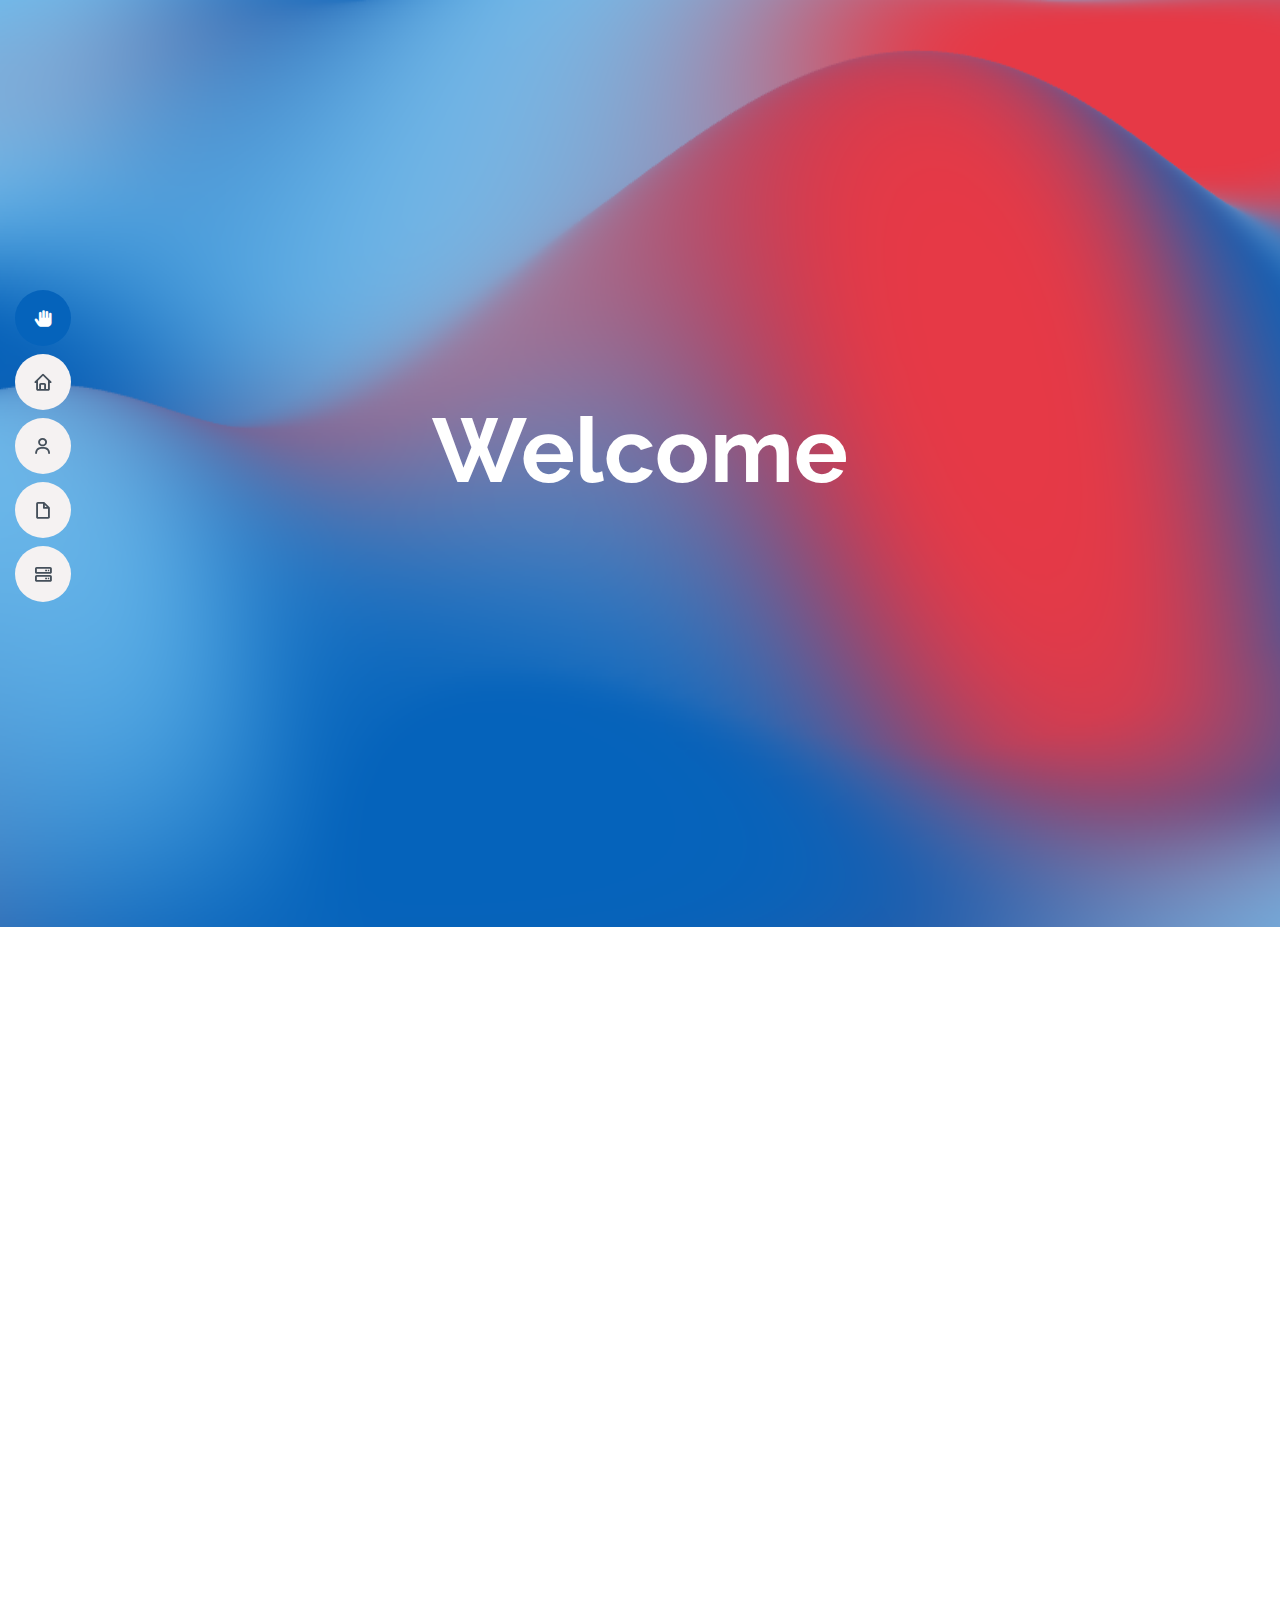
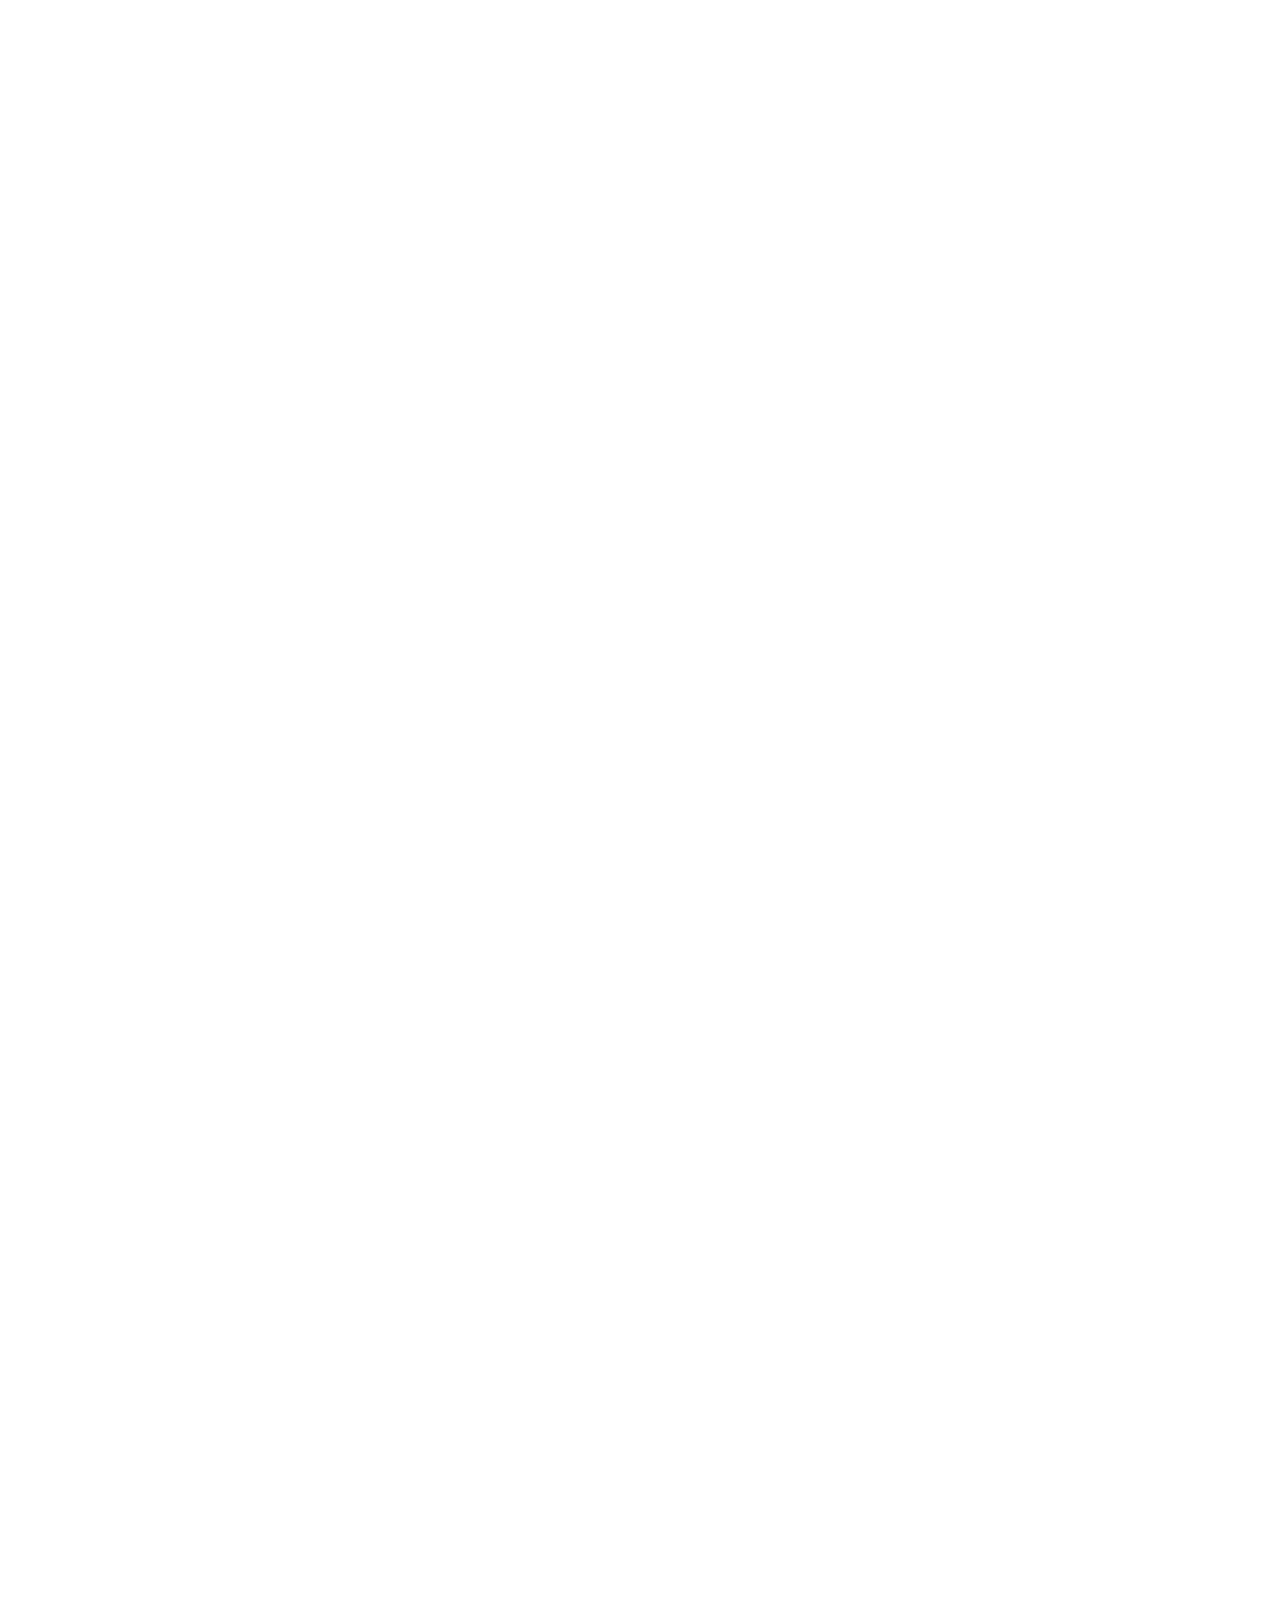
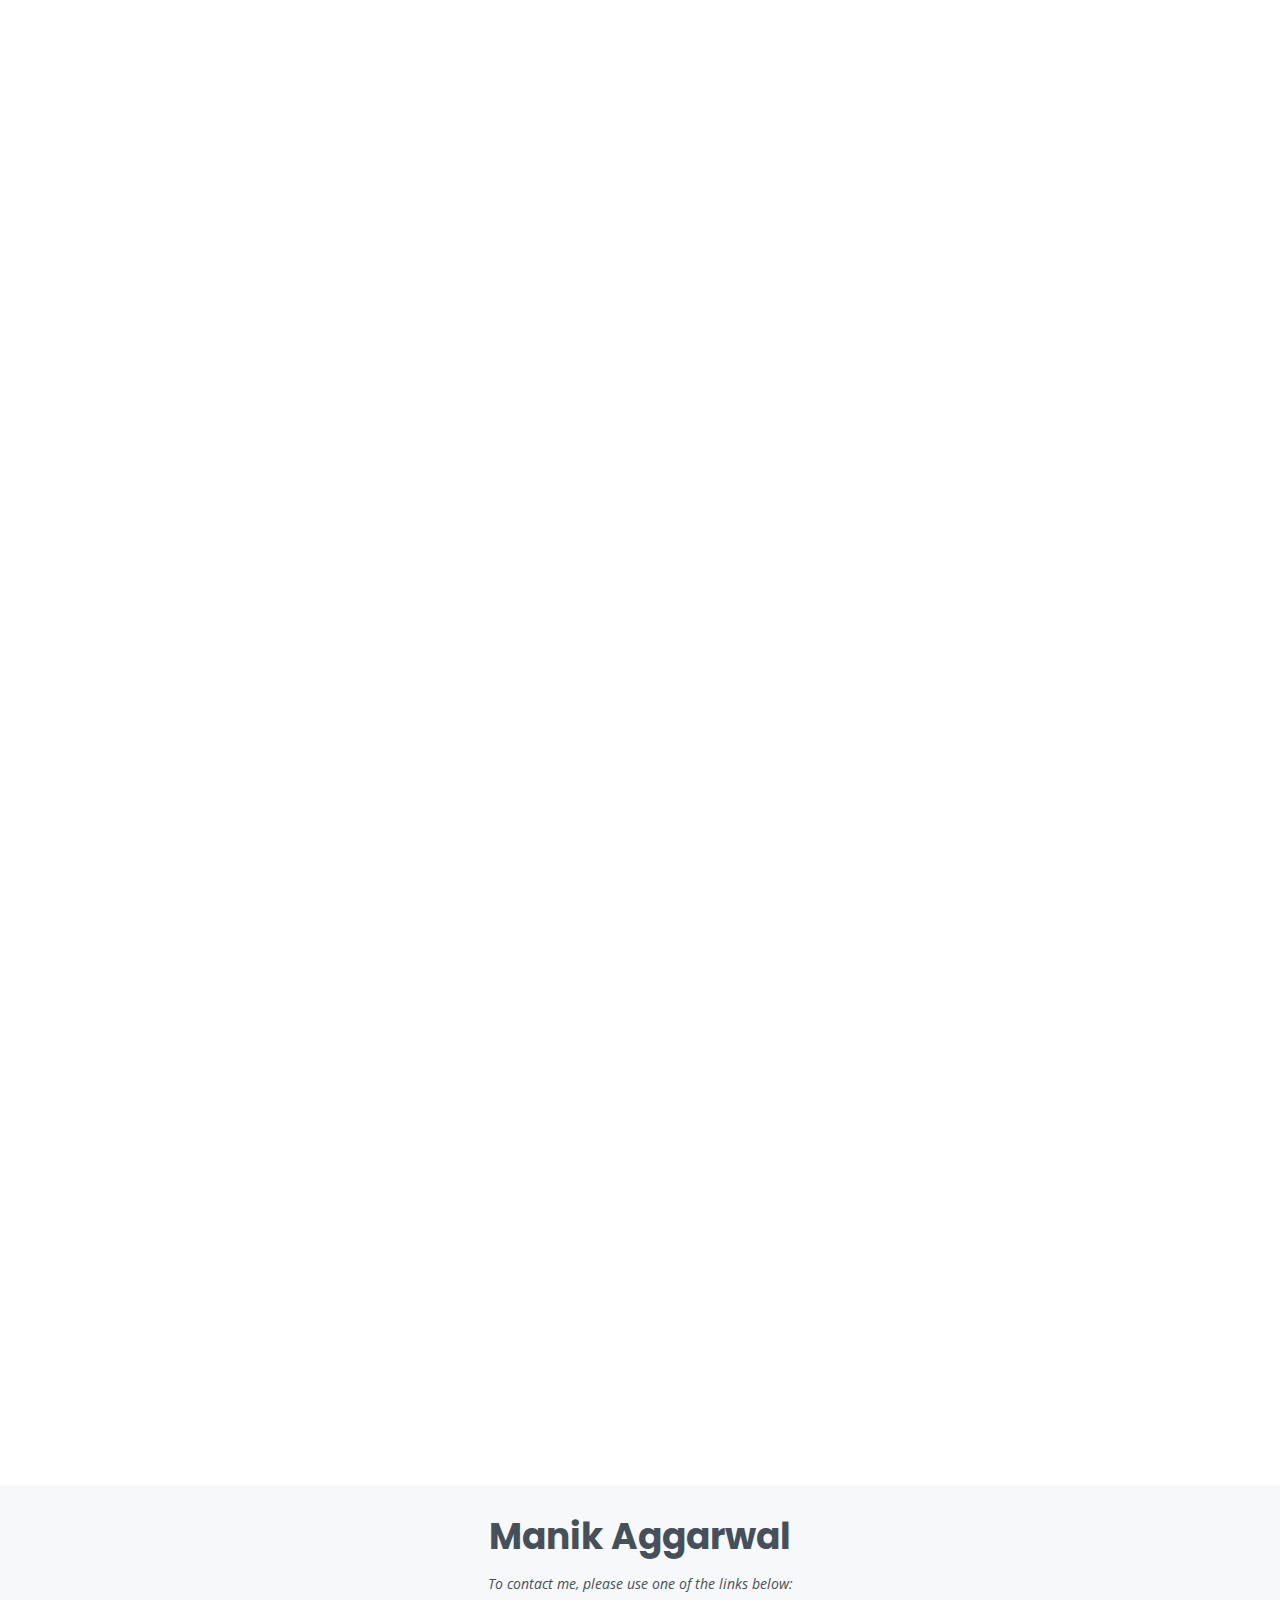
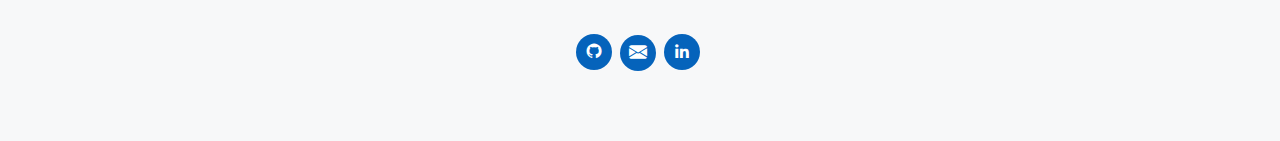
==== index.html @ c22a5942 "feat: add a gradient welcome part" ====
<!DOCTYPE html>
<html lang="en">
  <head>
    <script src="assets/js/Gradient.js"></script>
    <meta charset="utf-8" />
    <meta content="width=device-width, initial-scale=1.0" name="viewport" />

    <title>Manik Aggarwal</title>
    <meta content="" name="description" />
    <meta content="" name="keywords" />

    <link href="assets/img/favicon.png" rel="icon" />
    <link href="assets/img/apple-touch-icon.png" rel="apple-touch-icon" />

    <link
      href="https://fonts.googleapis.com/css?family=Open+Sans:300,300i,400,400i,600,600i,700,700i|Raleway:300,300i,400,400i,500,500i,600,600i,700,700i|Poppins:300,300i,400,400i,500,500i,600,600i,700,700i"
      rel="stylesheet"
    />

    <link href="assets/vendor/aos/aos.css" rel="stylesheet" />
    <link
      href="assets/vendor/bootstrap/css/bootstrap.min.css"
      rel="stylesheet"
    />
    <link
      href="assets/vendor/bootstrap-icons/bootstrap-icons.css"
      rel="stylesheet"
    />
    <link href="assets/vendor/boxicons/css/boxicons.min.css" rel="stylesheet" />
    <link
      href="assets/vendor/glightbox/css/glightbox.min.css"
      rel="stylesheet"
    />
    <link href="assets/vendor/swiper/swiper-bundle.min.css" rel="stylesheet" />

    <link href="assets/css/style.css" rel="stylesheet" />
  </head>

  <body>
    <i class="bi bi-list mobile-nav-toggle d-lg-none"></i>
    <header id="header" class="d-flex flex-column justify-content-center">
      <nav id="navbar" class="navbar nav-menu">
        <ul>
          <li>
            <a href="#welcome" class="nav-link scrollto active"
              ><i class="bx bxs-hand"></i> <span>Welcome</span></a
            >
          </li>
          <li>
            <a href="#hero" class="nav-link scrollto"
              ><i class="bx bx-home"></i> <span>Home</span></a
            >
          </li>
          <li>
            <a href="#about" class="nav-link scrollto"
              ><i class="bx bx-user"></i> <span>About</span></a
            >
          </li>
          <li>
            <a href="#resume" class="nav-link scrollto"
              ><i class="bx bx-file-blank"></i> <span>Resume</span></a
            >
          </li>
          <li>
            <a href="#services" class="nav-link scrollto"
              ><i class="bx bx-server"></i> <span>Technologies</span></a
            >
          </li>
        </ul>
      </nav>
    </header>

    <div id="welcome">
      <canvas id="gradient-canvas" style="width: 100vw; height: 103vh"></canvas>
      <h1>Welcome</h1>
      <script>
        var gradient = new Gradient();
        gradient.initGradient("#gradient-canvas");
      </script>
    </div>

    <section id="hero" class="d-flex flex-column justify-content-center">
      <div class="container" data-aos="zoom-in" data-aos-delay="100">
        <h1>Manik Aggarwal</h1>
        <p>
          I'm a
          <span
            class="typed"
            data-typed-items="developer., student., designer."
          ></span>
        </p>
        <div class="social-links">
          <a href="https://github.com/macoder234" class="github"
            ><i class="bx bxl-github"></i
          ></a>
          <a href="mailto:contact@manik.uk" class="email"
            ><i class="bi bi-envelope-fill"></i
          ></a>
          <a
            href="https://www.linkedin.com/in/manik-aggarwal-b823451b1/"
            class="linkedin"
            ><i class="bx bxl-linkedin"></i
          ></a>
        </div>
      </div>
    </section>

    <main id="main">
      <section id="about" class="about">
        <div class="container" data-aos="fade-up">
          <div class="section-title">
            <h2>About</h2>
            <p>
              As a third-year computer science student at King's College London,
              my affinity for technology is complemented by the discipline I've
              derived from engaging in sports like badminton. I thrive on
              tackling intricate problems, finding deep reward in crafting
              simple solutions amidst our rapidly advancing tech world. Eager to
              bridge theoretical knowledge with real-world applications, I
              continuously draw insights from seasoned professionals in the
              field, further fuelling my quest for deeper understanding.
            </p>
          </div>

          <div class="row">
            <div class="col-lg-4">
              <img src="assets/img/profile-img.png" class="img-fluid" alt="" />
            </div>
            <div class="col-lg-8 pt-4 pt-lg-0 content">
              <h3>Software Engineer</h3>
              <p class="fst-italic">Diverse | Energetic | Adaptable</p>
              <div class="row">
                <div class="col-lg-6">
                  <ul>
                    <li>
                      <i class="bi bi-chevron-right"></i>
                      <strong>Name:</strong> <span>Manik Aggarwal</span>
                    </li>
                    <li>
                      <i class="bi bi-chevron-right"></i>
                      <strong>Email:</strong> <span>contact@manik.uk</span>
                    </li>
                    <li>
                      <i class="bi bi-chevron-right"></i>
                      <strong>City:</strong> <span>London, United Kingdom</span>
                    </li>
                  </ul>
                </div>
                <div class="col-lg-6">
                  <ul>
                    <li>
                      <i class="bi bi-chevron-right"></i> <strong>Age:</strong>
                      <span>20</span>
                    </li>
                    <li>
                      <i class="bi bi-chevron-right"></i>
                      <strong>Degree:</strong>
                      <span>Master (currently on track)</span>
                    </li>
                    <li>
                      <i class="bi bi-chevron-right"></i>
                      <strong>Freelance:</strong> <span>Available</span>
                    </li>
                  </ul>
                </div>
              </div>
              <p>
                When I'm not immersed in tech, I'm an active participant in
                university life. I contribute to the AI, robotics, and
                cybersecurity societies, organising events that enhance my
                experience in these fields. I also enjoy staying active through
                sports like badminton, cycling, and running, which teach me
                discipline and effective time management.
              </p>
            </div>
          </div>
        </div>
      </section>

      <section id="resume" class="resume">
        <div class="container" data-aos="fade-up">
          <div class="section-title">
            <h2>Resume</h2>
            <p>
              Below is a brief description of my professional and academic
              journey.
            </p>
          </div>

          <div class="row">
            <div class="col-lg-6">
              <h3 class="resume-title">Summary</h3>
              <div class="resume-item pb-0">
                <h4>Manik Aggarwal</h4>
                <p>
                  Currently, I'm a third-year computer science student at King's
                  College London with a passion for technology, with interests
                  in:
                </p>
                <ul>
                  <li>web3 technologies</li>
                  <li>machine learning</li>
                  <li>cybersecurity</li>
                </ul>
              </div>

              <h3 class="resume-title">Education</h3>
              <div class="resume-item">
                <h4>Integrated Masters in Computer Science</h4>
                <h5>09/2021 - 07/2025</h5>
                <p><em>King's College London, United Kingdom</em></p>
                <p>
                  Below are some of the major projects I have done during
                  university:
                </p>
                <ul>
                  <li>
                    <b>Health Hub:</b> is a comprehensive Android and iOS app
                    built with React Native, Express, Node, and Supabase. It
                    enables users to track fitness, diet, and mental health,
                    through a well designed interface using a variety of
                    libraries.
                  </li>
                  <li>
                    <b>Online Music Lesson Management System:</b> a
                    user-friendly web app using Django and SQLite, helping music
                    schools efficiently manage lessons, schedules, profiles,
                    finances, and payments.
                  </li>
                  <li>
                    <b>TFL Crowding Website:</b> a dynamic webpage that uses
                    TFL's API to show tube station crowding data through
                    interactive graphs generated with Chart.js.
                  </li>
                  <li>
                    <b>Airbnb Property Viewer:</b> an app to analyse Airbnb
                    property data, presenting insights through intuitive JavaFX
                    GUI elements like choropleth maps.
                  </li>
                </ul>
              </div>
            </div>
            <div class="col-lg-6">
              <h3 class="resume-title">Professional Experience</h3>
              <div class="resume-item">
                <h4>Internship at HP - Wolf Security</h4>
                <h5>04/2023 - 10/2023</h5>
                <p><em>Cambridge, United Kingdom</em></p>
                <p>Projects I developed:</p>
                <ul>
                  <li>
                    <b>Online KVM viewer:</b> browser-based access to KVM
                    instances through Cloudflare-managed URLs, employing Azure
                    AD authentication and Terraform-managed access controls. It
                    optimises resource usage via systemd and provides on-demand
                    VNC connections to individual KVM screens using Tigervnc.
                    Perl scripts are used to automate the entire process.
                  </li>
                  <li>
                    <b>PDU Web Server:</b> a Perl-based backend using
                    Mojolicious, providing seamless communication with power
                    distribution units (PDUs). Through an intuitive interface,
                    users can control PDUs through a browser, streamlining
                    management and enhancing usability.
                  </li>
                </ul>
              </div>
            </div>
          </div>
        </div>
      </section>

      <section id="services" class="services">
        <div class="container" data-aos="fade-up">
          <div class="section-title">
            <h2>Favourite Tech</h2>
            <p>
              Below are some of my favourite technologies and a key reason I
              like them:
            </p>
          </div>

          <div class="row">
            <div
              class="col-lg-4 col-md-6 d-flex align-items-stretch"
              data-aos="zoom-in"
              data-aos-delay="100"
            >
              <div class="icon-box iconbox-blue">
                <div class="icon">
                  <svg
                    width="100"
                    height="100"
                    viewBox="0 0 600 600"
                    xmlns="http://www.w3.org/2000/svg"
                  >
                    <path
                      stroke="none"
                      stroke-width="0"
                      fill="#f5f5f5"
                      d="M300,521.0016835830174C376.1290562159157,517.8887921683347,466.0731472004068,529.7835943286574,510.70327084640275,468.03025145048787C554.3714126377745,407.6079735673963,508.03601936045806,328.9844924480964,491.2728898941984,256.3432110539036C474.5976632858925,184.082847569629,479.9380746630129,96.60480741107993,416.23090153303,58.64404602377083C348.86323505073057,18.502131276798302,261.93793281208167,40.57373210992963,193.5410806939664,78.93577620505333C130.42746243093433,114.334589627462,98.30271207620316,179.96522072025542,76.75703585869454,249.04625023123273C51.97151888228291,328.5150500222984,13.704378332031375,421.85034740162234,66.52175969318436,486.19268352777647C119.04800174914682,550.1803526380478,217.28368757567262,524.383925680826,300,521.0016835830174"
                    ></path>
                  </svg>
                  <i class="bx bxl-react"></i>
                </div>
                <h4>React Native</h4>
                <p>
                  React Native's efficiency in developing apps across different
                  platforms, allowing me to bring my ideas to life consistently.
                </p>
              </div>
            </div>

            <div
              class="col-lg-4 col-md-6 d-flex align-items-stretch mt-4 mt-md-0"
              data-aos="zoom-in"
              data-aos-delay="200"
            >
              <div class="icon-box iconbox-violet">
                <div class="icon">
                  <svg
                    width="100"
                    height="100"
                    viewBox="0 0 600 600"
                    xmlns="http://www.w3.org/2000/svg"
                  >
                    <path
                      stroke="none"
                      stroke-width="0"
                      fill="#f5f5f5"
                      d="M300,582.0697525312426C382.5290701553225,586.8405444964366,449.9789794690241,525.3245884688669,502.5850820975895,461.55621195738473C556.606425686781,396.0723002908107,615.8543463187945,314.28637112970534,586.6730223649479,234.56875336149918C558.9533121215079,158.8439757836574,454.9685369536778,164.00468322053177,381.49747125262974,130.76875717737553C312.15926192815925,99.40240125094834,248.97055460311594,18.661163978235184,179.8680185752513,50.54337015887873C110.5421016452524,82.52863877960104,119.82277516462835,180.83849132639028,109.12597500060166,256.43424936330496C100.08760227029461,320.3096726198365,92.17705696193138,384.0621239912766,124.79988738764834,439.7174275375508C164.83382741302287,508.01625554203684,220.96474134820875,577.5009287672846,300,582.0697525312426"
                    ></path>
                  </svg>
                  <i class="bx bx-server"></i>
                </div>
                <h4>Mojolicious</h4>
                <p>
                  Mojolicious integrates seamlessly with older backend systems,
                  aligning with my focus on optimizing existing setups for
                  modern requirements.
                </p>
              </div>
            </div>

            <div
              class="col-lg-4 col-md-6 d-flex align-items-stretch mt-4 mt-lg-0"
              data-aos="zoom-in"
              data-aos-delay="300"
            >
              <div class="icon-box iconbox-darkgreen">
                <div class="icon">
                  <svg
                    width="100"
                    height="100"
                    viewBox="0 0 600 600"
                    xmlns="http://www.w3.org/2000/svg"
                  >
                    <path
                      stroke="none"
                      stroke-width="0"
                      fill="#f5f5f5"
                      d="M300,541.5067337569781C382.14930387511276,545.0595476570109,479.8736841581634,548.3450877840088,526.4010558755058,480.5488172755941C571.5218469581645,414.80211281144784,517.5187510058486,332.0715597781072,496.52539010469104,255.14436215662573C477.37192572678356,184.95920475031193,473.57363656557914,105.61284051026155,413.0603344069578,65.22779650032875C343.27470386102294,18.654635553484475,251.2091493199835,5.337323636656869,175.0934190732945,40.62881213300186C97.87086631185822,76.43348514350839,51.98124368387456,156.15599469081315,36.44837278890362,239.84606092416172C21.716077023791087,319.22268207091537,43.775223500013084,401.1760424656574,96.891909868211,461.97329694683043C147.22146801428983,519.5804099606455,223.5754009179313,538.201503339737,300,541.5067337569781"
                    ></path>
                  </svg>
                  <i class="bx bxl-django"></i>
                </div>
                <h4>Django</h4>
                <p>
                  Django's comprehensive features and practical design
                  differentiate it from other frameworks, making application
                  development straightforward.
                </p>
              </div>
            </div>

            <div
              class="col-lg-4 col-md-6 d-flex align-items-stretch mt-4"
              data-aos="zoom-in"
              data-aos-delay="100"
            >
              <div class="icon-box iconbox-seagreen">
                <div class="icon">
                  <svg
                    width="100"
                    height="100"
                    viewBox="0 0 600 600"
                    xmlns="http://www.w3.org/2000/svg"
                  >
                    <path
                      stroke="none"
                      stroke-width="0"
                      fill="#f5f5f5"
                      d="M300,503.46388370962813C374.79870501325706,506.71871716319447,464.8034551963731,527.1746412648533,510.4981551193396,467.86667711651364C555.9287308511215,408.9015244558933,512.6030010748507,327.5744911775523,490.211057578863,256.5855673507754C471.097692560561,195.9906835881958,447.69079081568157,138.11976852964426,395.19560036434837,102.3242989838813C329.3053358748298,57.3949838291264,248.02791733380457,8.279543830951368,175.87071277845988,42.242879143198664C103.41431057327972,76.34704239035025,93.79494320519305,170.9812938413882,81.28167332365135,250.07896920659033C70.17666984294237,320.27484674793965,64.84698225790005,396.69656628748305,111.28512138212992,450.4950937839243C156.20124167950087,502.5303643271138,231.32542653798444,500.4755392045468,300,503.46388370962813"
                    ></path>
                  </svg>
                  <i class="bx bxl-postgresql"></i>
                </div>
                <h4>Supabase</h4>
                <p>
                  Supabase simplifies PostgreSQL complexity, letting me focus on
                  building meaningful apps without unnecessary database
                  intricacies.
                </p>
              </div>
            </div>

            <div
              class="col-lg-4 col-md-6 d-flex align-items-stretch mt-4"
              data-aos="zoom-in"
              data-aos-delay="200"
            >
              <div class="icon-box iconbox-red">
                <div class="icon">
                  <svg
                    width="100"
                    height="100"
                    viewBox="0 0 600 600"
                    xmlns="http://www.w3.org/2000/svg"
                  >
                    <path
                      stroke="none"
                      stroke-width="0"
                      fill="#f5f5f5"
                      d="M300,532.3542879108572C369.38199826031484,532.3153073249985,429.10787420159085,491.63046689027357,474.5244479745417,439.17860296908856C522.8885846962883,383.3225815378663,569.1668002868075,314.3205725914397,550.7432151929288,242.7694973846089C532.6665558377875,172.5657663291529,456.2379748765914,142.6223662098291,390.3689995646985,112.34683881706744C326.66090330228417,83.06452184765237,258.84405631176094,53.51806209861945,193.32584062364296,78.48882559362697C121.61183558270385,105.82097193414197,62.805066853699245,167.19869350419734,48.57481801355237,242.6138429142374C34.843463184063346,315.3850353017275,76.69343916112496,383.4422959591041,125.22947124332185,439.3748458443577C170.7312796277747,491.8107796887764,230.57421082200815,532.3932930995766,300,532.3542879108572"
                    ></path>
                  </svg>
                  <i class="bx bx-cloud"></i>
                </div>
                <h4>Cloudflare</h4>
                <p>
                  Cloudflare's rapid deployment capabilities empower me to
                  efficiently deliver complex web solutions, ensuring top
                  performance and user experiences.
                </p>
              </div>
            </div>

            <div
              class="col-lg-4 col-md-6 d-flex align-items-stretch mt-4"
              data-aos="zoom-in"
              data-aos-delay="300"
            >
              <div class="icon-box iconbox-slateblue">
                <div class="icon">
                  <svg
                    width="100"
                    height="100"
                    viewBox="0 0 600 600"
                    xmlns="http://www.w3.org/2000/svg"
                  >
                    <path
                      stroke="none"
                      stroke-width="0"
                      fill="#f5f5f5"
                      d="M300,566.797414625762C385.7384707136149,576.1784315230908,478.7894351017131,552.8928747891023,531.9192734346935,484.94944893311C584.6109503024035,417.5663521118492,582.489472248146,322.67544863468447,553.9536738515405,242.03673114598146C529.1557734026468,171.96086150256528,465.24506316201064,127.66468636344209,395.9583748389544,100.7403814666027C334.2173773831606,76.7482773500951,269.4350130405921,84.62216499799875,207.1952322260088,107.2889140133804C132.92018162631612,134.33871894543012,41.79353780512637,160.00259165414826,22.644507872594943,236.69541883565114C3.319112789854554,314.0945973066697,72.72355303640163,379.243833228382,124.04198916343866,440.3218312028393C172.9286146004772,498.5055451809895,224.45579914871206,558.5317968840102,300,566.797414625762"
                    ></path>
                  </svg>
                  <i class="bx bx-cog"></i>
                </div>
                <h4>Terraform</h4>
                <p>
                  Terraform's 'Infrastructure as Code' simplifies managing
                  complex architectures, enabling seamless creation and
                  evolution of infrastructures.
                </p>
              </div>
            </div>
          </div>
        </div>
      </section>
    </main>

    <footer id="footer">
      <div class="container">
        <h3>Manik Aggarwal</h3>
        <p>To contact me, please use one of the links below:</p>
        <div class="social-links">
          <a href="https://github.com/macoder234" class="github"
            ><i class="bx bxl-github"></i
          ></a>
          <a href="mailto:contact@manik.uk" class="email"
            ><i class="bi bi-envelope-fill"></i
          ></a>
          <a
            href="https://www.linkedin.com/in/manik-aggarwal-b823451b1/"
            class="linkedin"
            ><i class="bx bxl-linkedin"></i
          ></a>
        </div>
      </div>
    </footer>

    <div id="preloader"></div>
    <a
      href="#"
      class="back-to-top d-flex align-items-center justify-content-center"
      ><i class="bi bi-arrow-up-short"></i
    ></a>

    <script src="assets/vendor/purecounter/purecounter_vanilla.js"></script>
    <script src="assets/vendor/aos/aos.js"></script>
    <script src="assets/vendor/bootstrap/js/bootstrap.bundle.min.js"></script>
    <script src="assets/vendor/glightbox/js/glightbox.min.js"></script>
    <script src="assets/vendor/isotope-layout/isotope.pkgd.min.js"></script>
    <script src="assets/vendor/swiper/swiper-bundle.min.js"></script>
    <script src="assets/vendor/typed.js/typed.umd.js"></script>
    <script src="assets/vendor/waypoints/noframework.waypoints.js"></script>
    <script src="assets/vendor/php-email-form/validate.js"></script>

    <script src="assets/js/main.js"></script>
  </body>
</html>
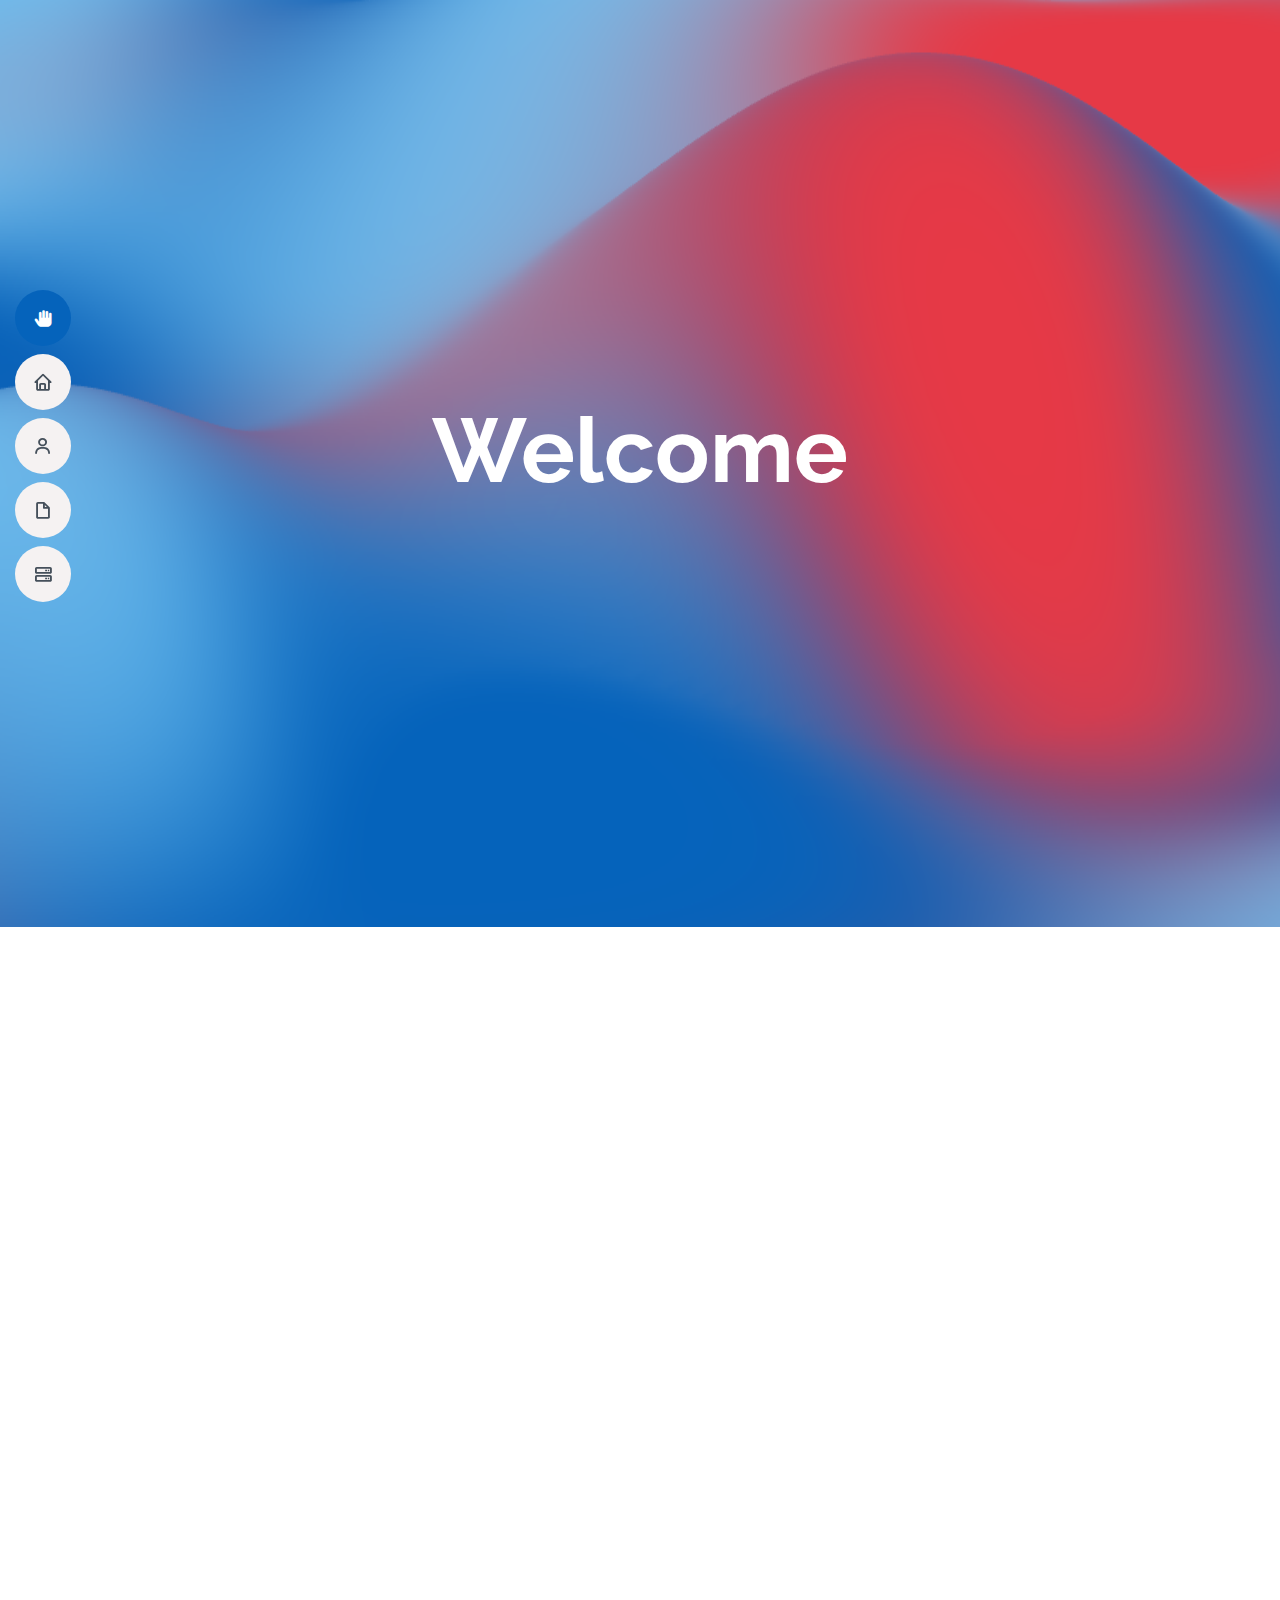
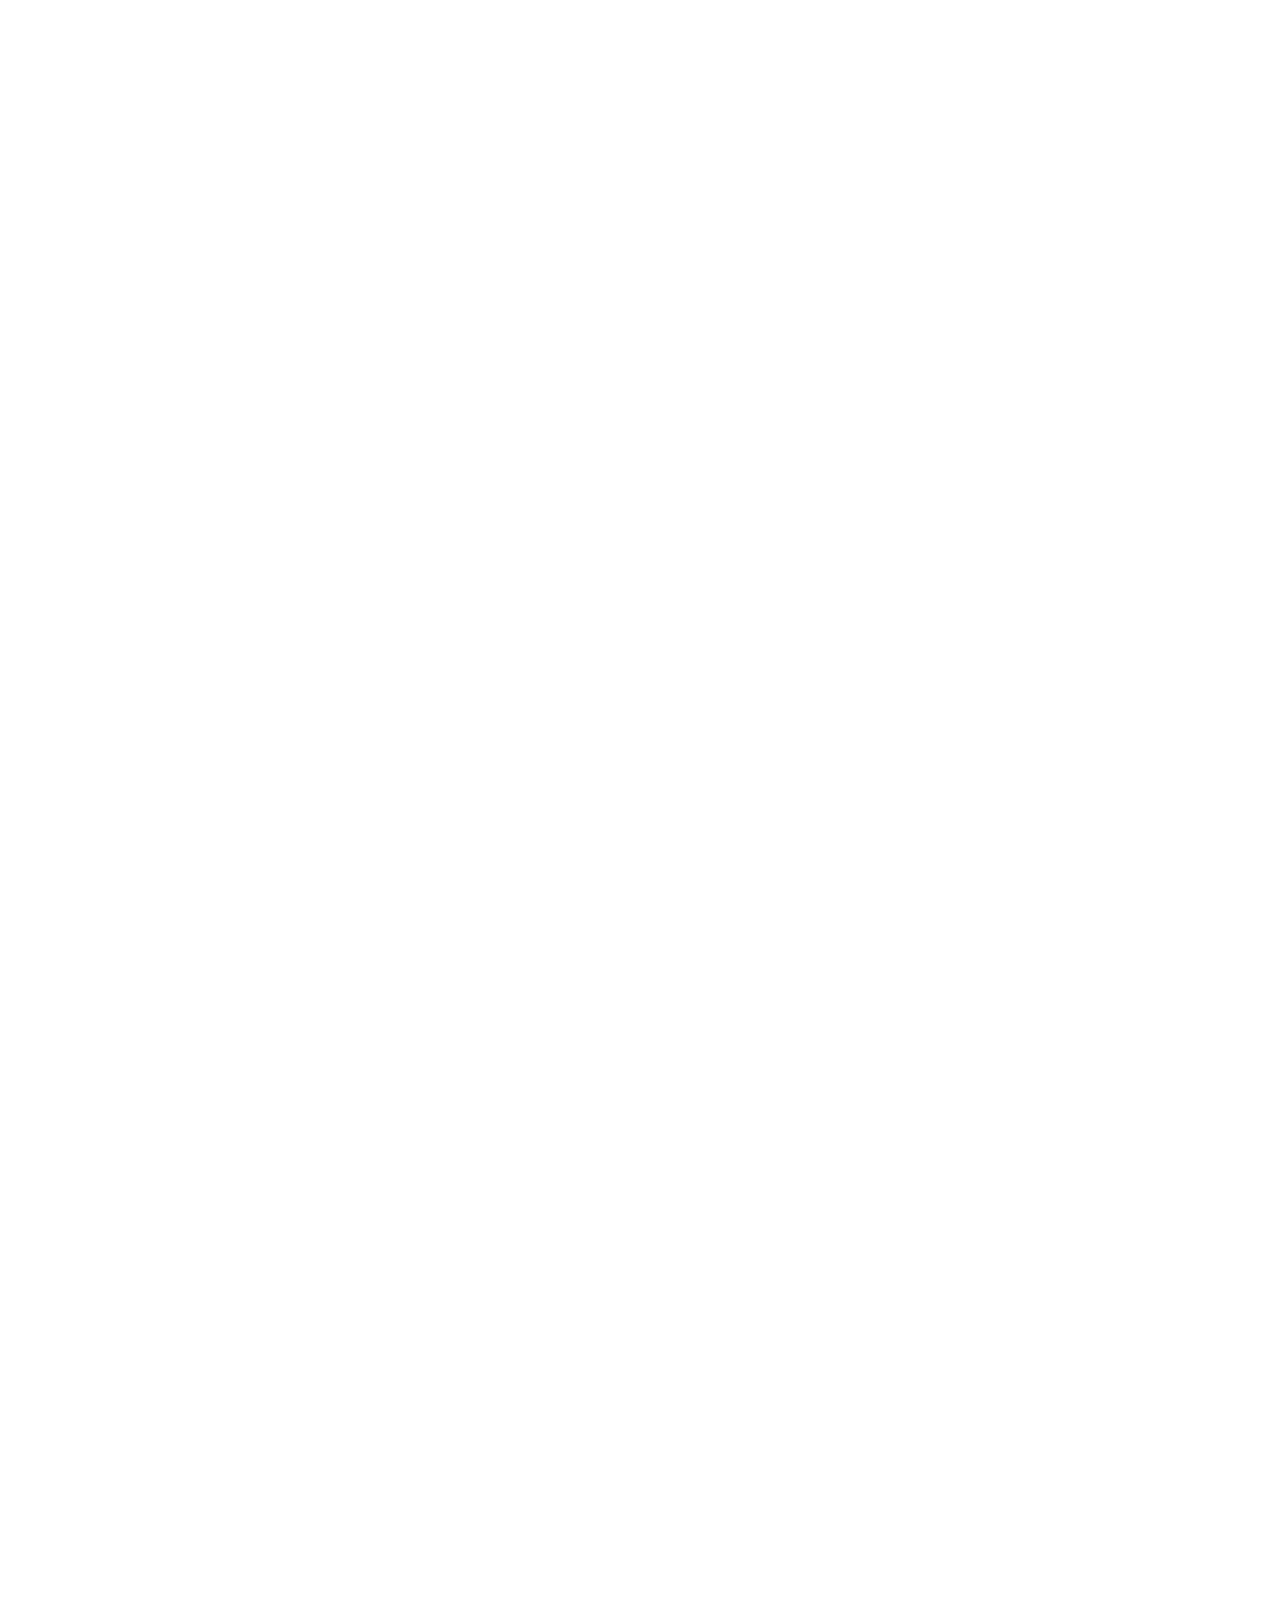
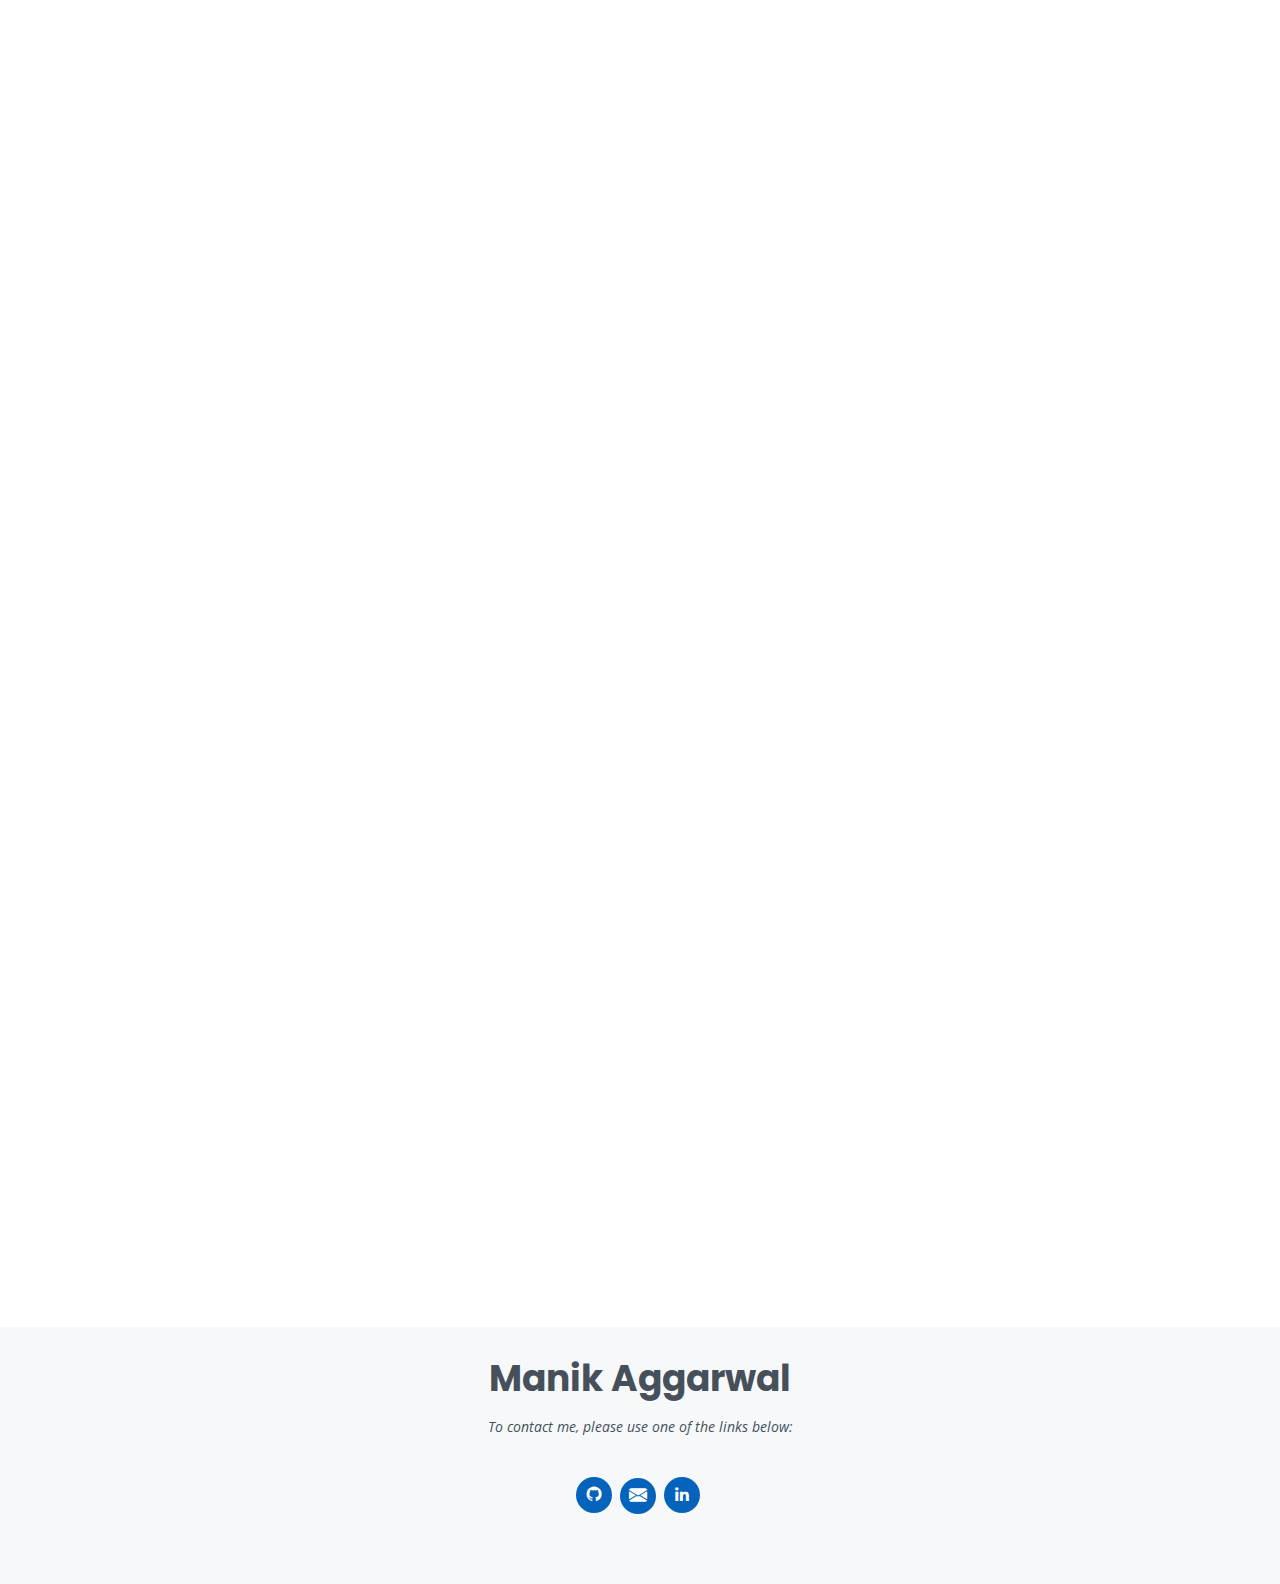
==== commit ca9d022c: "feat: simplify about and add ps dashboard/ashurst tool to Resume section" ====
--- a/index.html
+++ b/index.html
@@ -111,14 +111,12 @@
           <div class="section-title">
             <h2>About</h2>
             <p>
-              As a third-year computer science student at King's College London,
-              my affinity for technology is complemented by the discipline I've
-              derived from engaging in sports like badminton. I thrive on
-              tackling intricate problems, finding deep reward in crafting
-              simple solutions amidst our rapidly advancing tech world. Eager to
-              bridge theoretical knowledge with real-world applications, I
-              continuously draw insights from seasoned professionals in the
-              field, further fuelling my quest for deeper understanding.
+              As a third-year computer science student at King's College London
+              and a deep love for technology, I enjoy solving complex problems
+              and find it rewarding to come up with simple solutions in our
+              fast-moving tech world. I'm always keen to apply what I've learned
+              in to real-world situations, and I often seek advice from
+              experienced professionals to enhance my understanding.
             </p>
           </div>
 
@@ -189,7 +187,7 @@
 
           <div class="row">
             <div class="col-lg-6">
-              <h3 class="resume-title">Summary</h3>
+              <!-- <h3 class="resume-title">Summary</h3>
               <div class="resume-item pb-0">
                 <h4>Manik Aggarwal</h4>
                 <p>
@@ -202,7 +200,7 @@
                   <li>machine learning</li>
                   <li>cybersecurity</li>
                 </ul>
-              </div>
+              </div> -->
 
               <h3 class="resume-title">Education</h3>
               <div class="resume-item">
@@ -214,6 +212,13 @@
                   university:
                 </p>
                 <ul>
+                  <li>
+                    <b>Contract Negotiation Tool (Ashurst):</b> a system for
+                    Ashurst to improve contract negotiations using OpenAI's
+                    APIs, featuring a Next.js frontend and Go backend. This
+                    system automates draft creation and comparison, highlights
+                    changes, and produces a "blackline" PDF for review.
+                  </li>
                   <li>
                     <b>Health Hub:</b> is a comprehensive Android and iOS app
                     built with React Native, Express, Node, and Supabase. It
@@ -246,7 +251,10 @@
                 <h4>Internship at HP - Wolf Security</h4>
                 <h5>04/2023 - 10/2023</h5>
                 <p><em>Cambridge, United Kingdom</em></p>
-                <p>Projects I developed:</p>
+                <p>
+                  Working across a range of diverse teams, my key
+                  responsibilities were:
+                </p>
                 <ul>
                   <li>
                     <b>Online KVM viewer:</b> browser-based access to KVM
@@ -262,6 +270,12 @@
                     distribution units (PDUs). Through an intuitive interface,
                     users can control PDUs through a browser, streamlining
                     management and enhancing usability.
+                  </li>
+                  <li>
+                    <b>PowerShell Dashboard:</b> a user-friendly PDU web server
+                    with a Perl and Mojolicious backend. This streamlined PDU
+                    management through an intuitive browser interface,
+                    significantly boosting team efficiency.
                   </li>
                 </ul>
               </div>
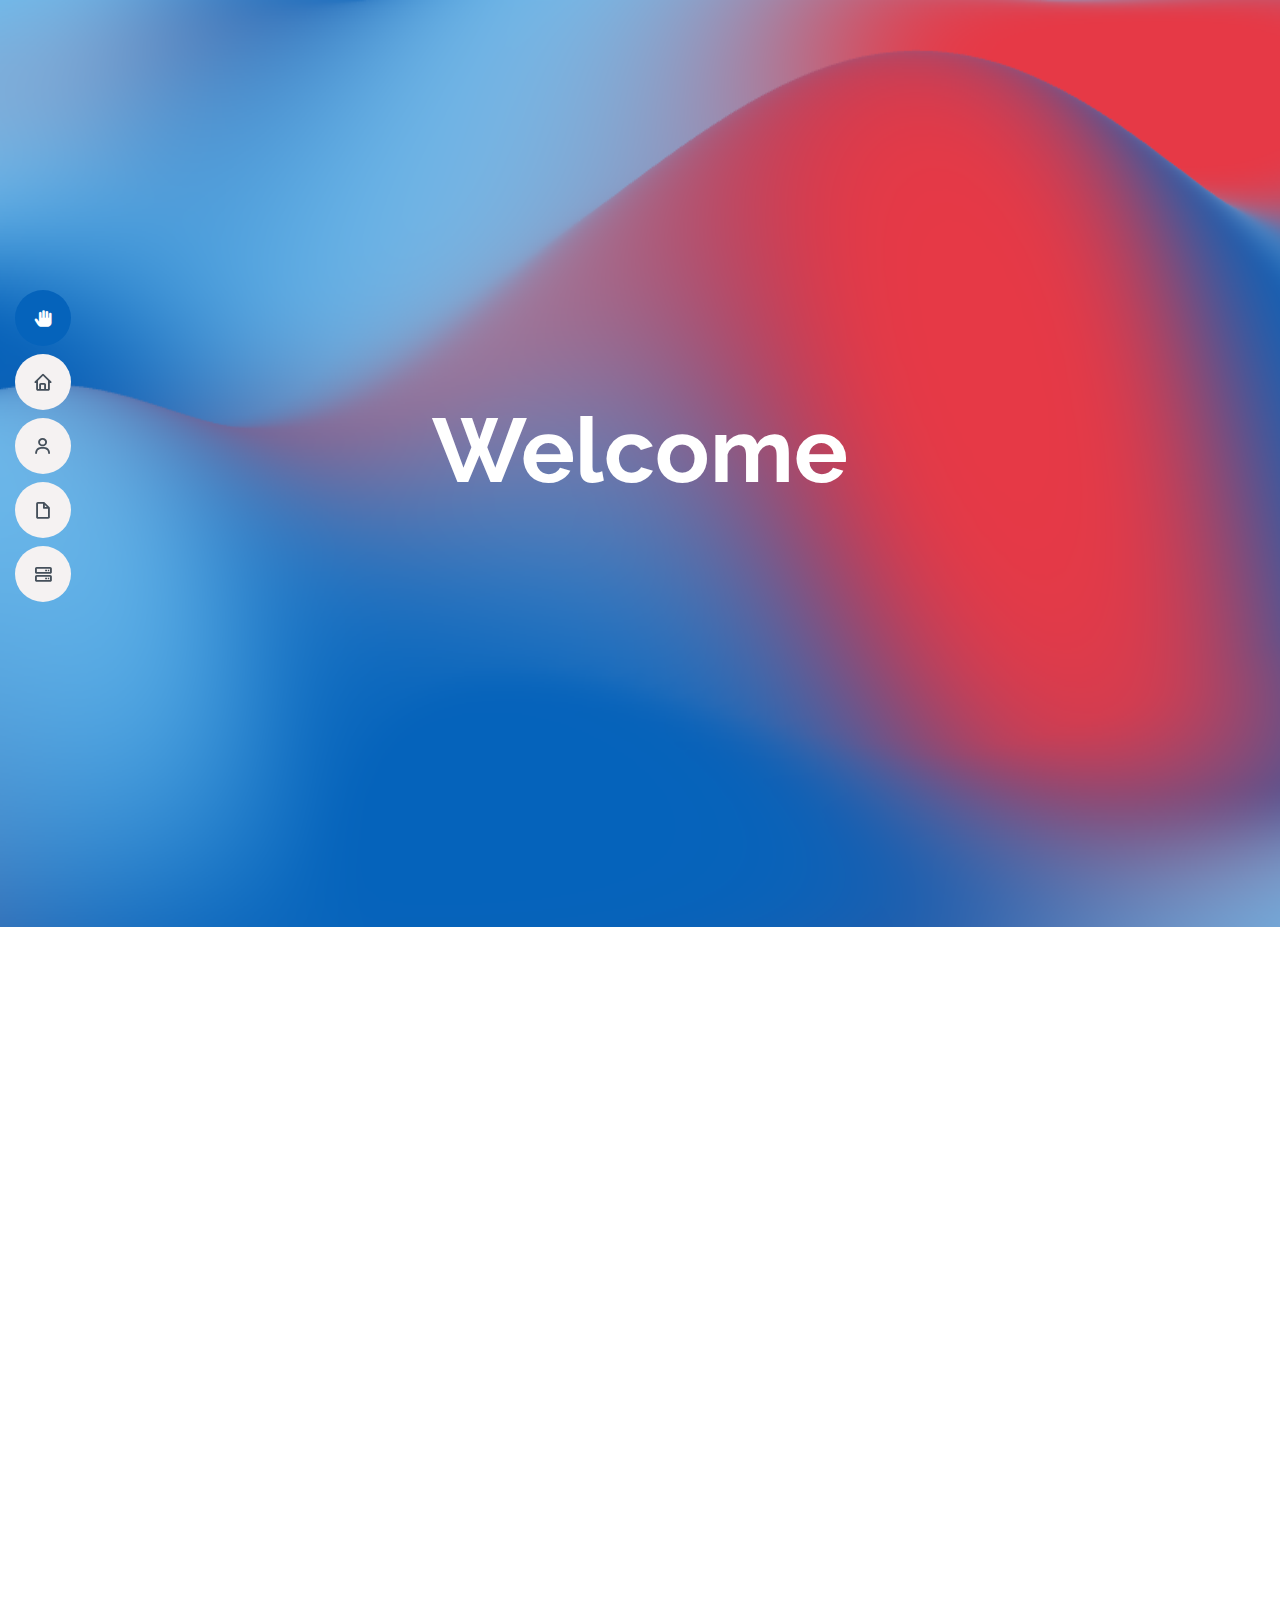
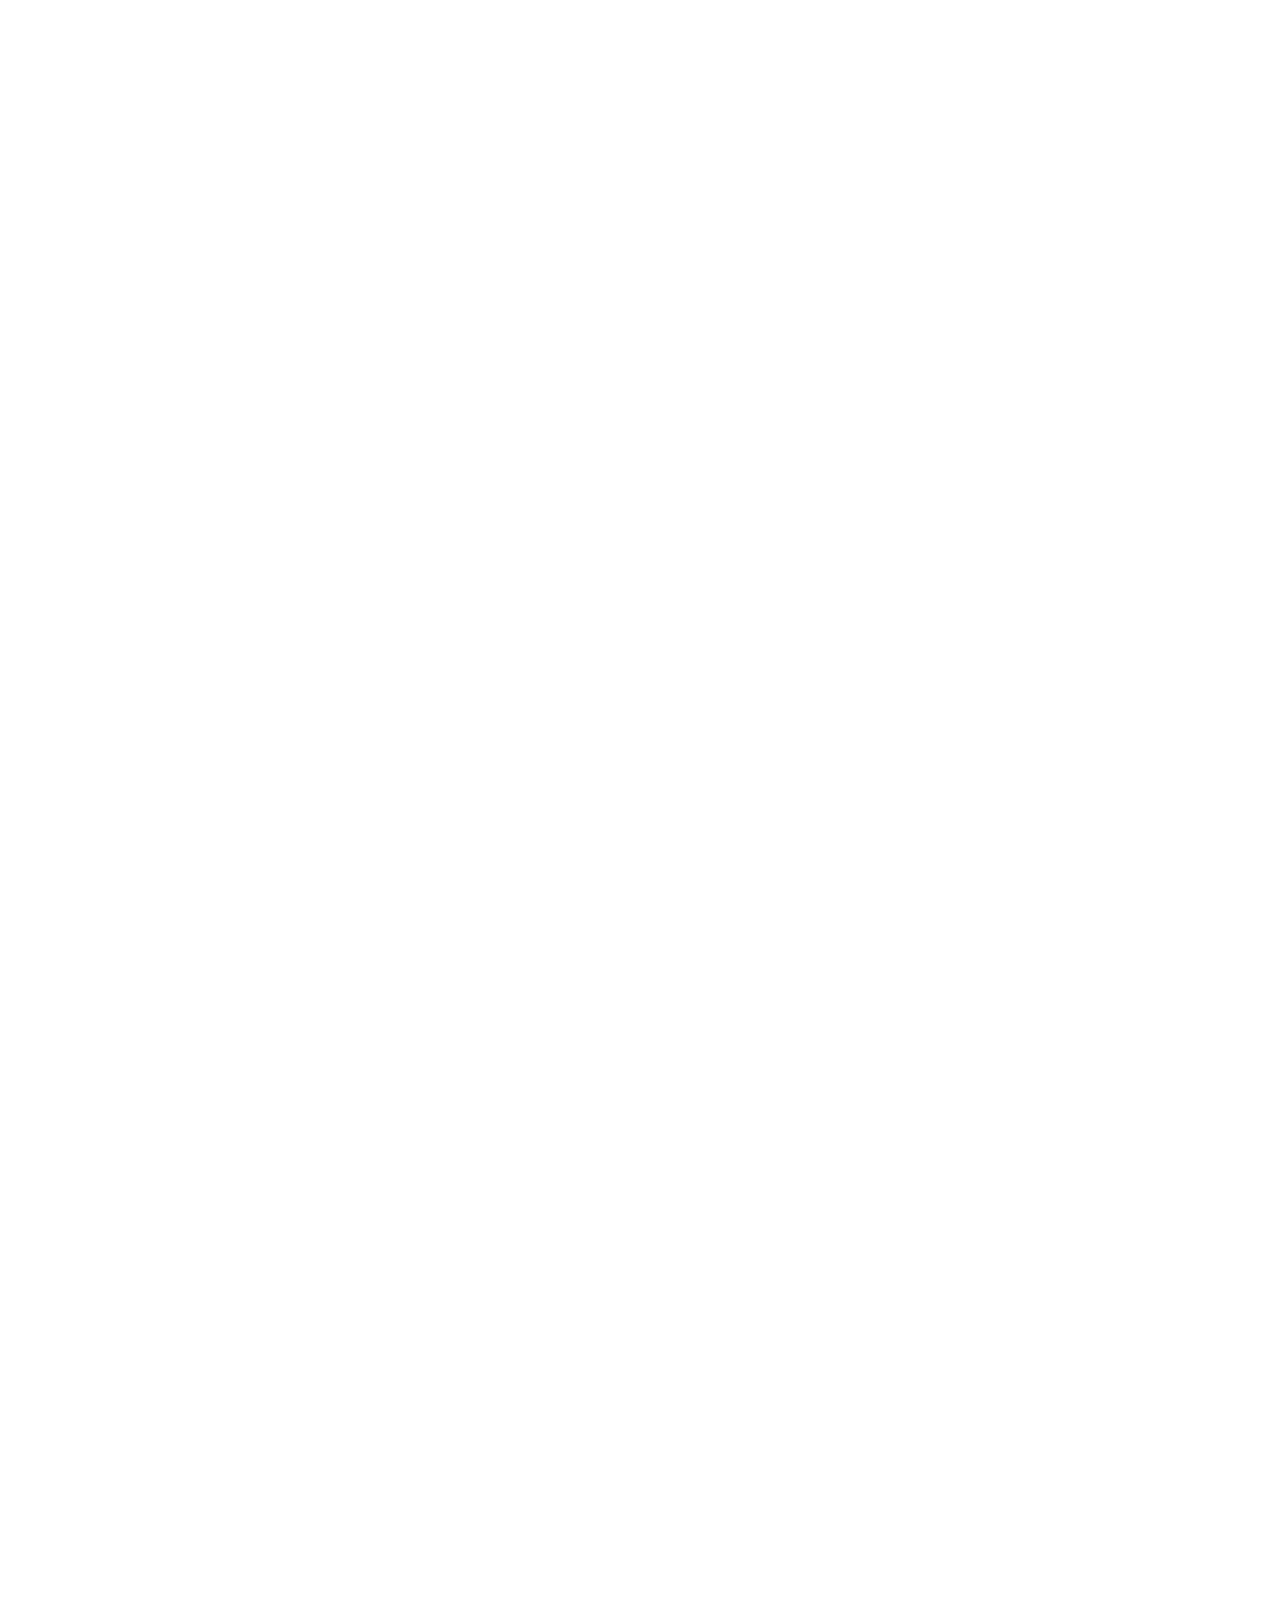
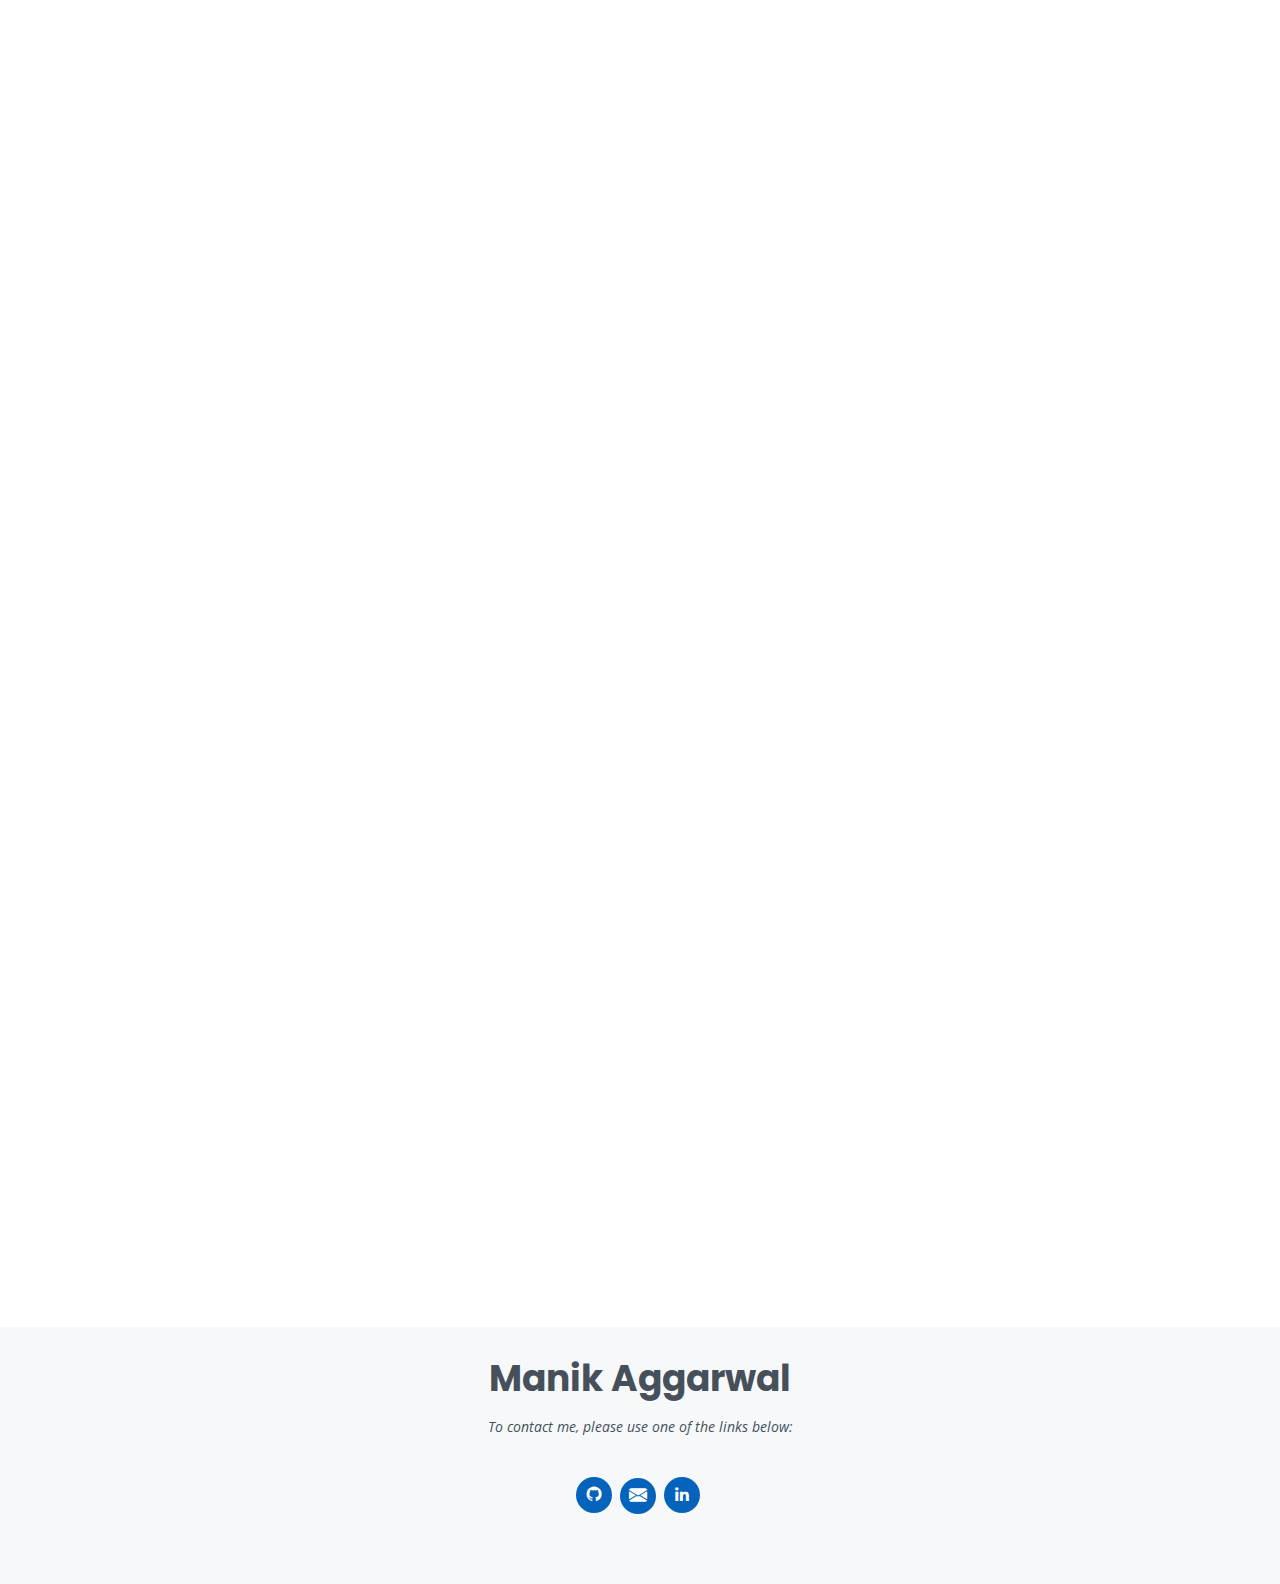
==== commit 48f78e68: "feat: change third yr to fourth yr and remove age" ====
--- a/index.html
+++ b/index.html
@@ -111,7 +111,7 @@
           <div class="section-title">
             <h2>About</h2>
             <p>
-              As a third-year computer science student at King's College London
+              As a final-year computer science student at King's College London
               and a deep love for technology, I enjoy solving complex problems
               and find it rewarding to come up with simple solutions in our
               fast-moving tech world. I'm always keen to apply what I've learned
@@ -147,10 +147,6 @@
                 <div class="col-lg-6">
                   <ul>
                     <li>
-                      <i class="bi bi-chevron-right"></i> <strong>Age:</strong>
-                      <span>20</span>
-                    </li>
-                    <li>
                       <i class="bi bi-chevron-right"></i>
                       <strong>Degree:</strong>
                       <span>Master (currently on track)</span>
@@ -191,7 +187,7 @@
               <div class="resume-item pb-0">
                 <h4>Manik Aggarwal</h4>
                 <p>
-                  Currently, I'm a third-year computer science student at King's
+                  Currently, I'm a final-year computer science student at King's
                   College London with a passion for technology, with interests
                   in:
                 </p>
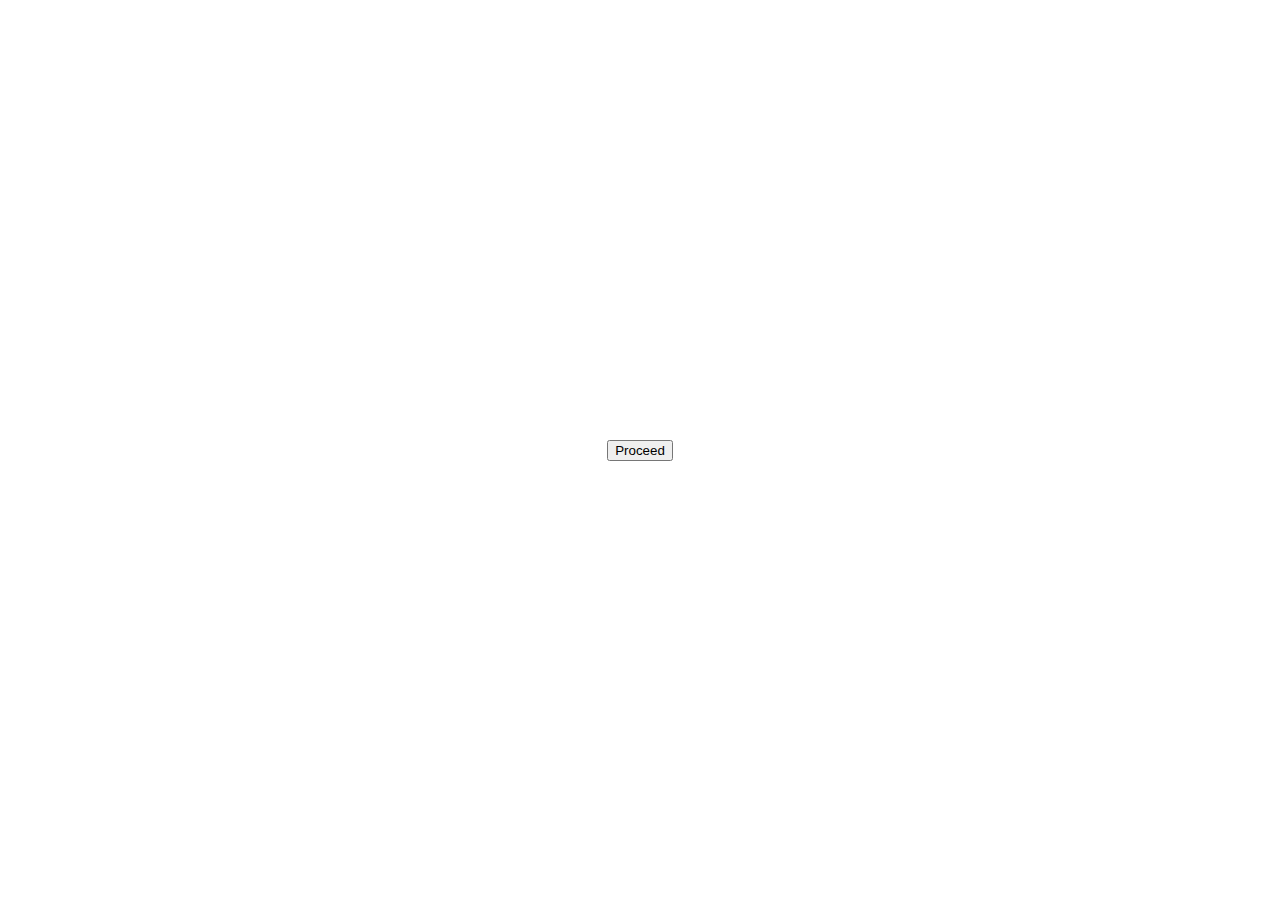
==== commit f9f37c33: "feat: add cf turnstile for bot tracking" ====
--- a/index.html
+++ b/index.html
@@ -1,522 +1,46 @@
 <!DOCTYPE html>
 <html lang="en">
   <head>
-    <script src="assets/js/Gradient.js"></script>
-    <meta charset="utf-8" />
-    <meta content="width=device-width, initial-scale=1.0" name="viewport" />
-
-    <title>Manik Aggarwal</title>
-    <meta content="" name="description" />
-    <meta content="" name="keywords" />
-
-    <link href="assets/img/favicon.png" rel="icon" />
-    <link href="assets/img/apple-touch-icon.png" rel="apple-touch-icon" />
-
-    <link
-      href="https://fonts.googleapis.com/css?family=Open+Sans:300,300i,400,400i,600,600i,700,700i|Raleway:300,300i,400,400i,500,500i,600,600i,700,700i|Poppins:300,300i,400,400i,500,500i,600,600i,700,700i"
-      rel="stylesheet"
-    />
-
-    <link href="assets/vendor/aos/aos.css" rel="stylesheet" />
-    <link
-      href="assets/vendor/bootstrap/css/bootstrap.min.css"
-      rel="stylesheet"
-    />
-    <link
-      href="assets/vendor/bootstrap-icons/bootstrap-icons.css"
-      rel="stylesheet"
-    />
-    <link href="assets/vendor/boxicons/css/boxicons.min.css" rel="stylesheet" />
-    <link
-      href="assets/vendor/glightbox/css/glightbox.min.css"
-      rel="stylesheet"
-    />
-    <link href="assets/vendor/swiper/swiper-bundle.min.css" rel="stylesheet" />
-
-    <link href="assets/css/style.css" rel="stylesheet" />
+    <meta charset="UTF-8" />
+    <meta name="viewport" content="width=device-width, initial-scale=1.0" />
+    <title>Website Access Challenge</title>
+    <script
+      src="https://challenges.cloudflare.com/turnstile/v0/api.js"
+      async
+      defer
+    ></script>
+    <style>
+      /* Basic style for centering the challenge */
+      body,
+      html {
+        height: 100%;
+        display: flex;
+        justify-content: center;
+        align-items: center;
+      }
+    </style>
   </head>
-
   <body>
-    <i class="bi bi-list mobile-nav-toggle d-lg-none"></i>
-    <header id="header" class="d-flex flex-column justify-content-center">
-      <nav id="navbar" class="navbar nav-menu">
-        <ul>
-          <li>
-            <a href="#welcome" class="nav-link scrollto active"
-              ><i class="bx bxs-hand"></i> <span>Welcome</span></a
-            >
-          </li>
-          <li>
-            <a href="#hero" class="nav-link scrollto"
-              ><i class="bx bx-home"></i> <span>Home</span></a
-            >
-          </li>
-          <li>
-            <a href="#about" class="nav-link scrollto"
-              ><i class="bx bx-user"></i> <span>About</span></a
-            >
-          </li>
-          <li>
-            <a href="#resume" class="nav-link scrollto"
-              ><i class="bx bx-file-blank"></i> <span>Resume</span></a
-            >
-          </li>
-          <li>
-            <a href="#services" class="nav-link scrollto"
-              ><i class="bx bx-server"></i> <span>Technologies</span></a
-            >
-          </li>
-        </ul>
-      </nav>
-    </header>
-
-    <div id="welcome">
-      <canvas id="gradient-canvas" style="width: 100vw; height: 103vh"></canvas>
-      <h1>Welcome</h1>
-      <script>
-        var gradient = new Gradient();
-        gradient.initGradient("#gradient-canvas");
-      </script>
+    <div>
+      <div class="cf-turnstile" data-sitekey="0x4AAAAAAAw00HgrJB3oky8b"></div>
+      <button id="verifyButton">Proceed</button>
     </div>
 
-    <section id="hero" class="d-flex flex-column justify-content-center">
-      <div class="container" data-aos="zoom-in" data-aos-delay="100">
-        <h1>Manik Aggarwal</h1>
-        <p>
-          I'm a
-          <span
-            class="typed"
-            data-typed-items="developer., student., designer."
-          ></span>
-        </p>
-        <div class="social-links">
-          <a href="https://github.com/macoder234" class="github"
-            ><i class="bx bxl-github"></i
-          ></a>
-          <a href="mailto:contact@manik.uk" class="email"
-            ><i class="bi bi-envelope-fill"></i
-          ></a>
-          <a
-            href="https://www.linkedin.com/in/manik-aggarwal-b823451b1/"
-            class="linkedin"
-            ><i class="bx bxl-linkedin"></i
-          ></a>
-        </div>
-      </div>
-    </section>
+    <script>
+      document.getElementById("verifyButton").onclick = function () {
+        // Fetch the Turnstile token from the widget
+        const turnstileWidget = document.querySelector(".cf-turnstile");
+        const token = turnstileWidget.querySelector(
+          '[name="cf-turnstile-response"]'
+        ).value;
 
-    <main id="main">
-      <section id="about" class="about">
-        <div class="container" data-aos="fade-up">
-          <div class="section-title">
-            <h2>About</h2>
-            <p>
-              As a final-year computer science student at King's College London
-              and a deep love for technology, I enjoy solving complex problems
-              and find it rewarding to come up with simple solutions in our
-              fast-moving tech world. I'm always keen to apply what I've learned
-              in to real-world situations, and I often seek advice from
-              experienced professionals to enhance my understanding.
-            </p>
-          </div>
-
-          <div class="row">
-            <div class="col-lg-4">
-              <img src="assets/img/profile-img.png" class="img-fluid" alt="" />
-            </div>
-            <div class="col-lg-8 pt-4 pt-lg-0 content">
-              <h3>Software Engineer</h3>
-              <p class="fst-italic">Diverse | Energetic | Adaptable</p>
-              <div class="row">
-                <div class="col-lg-6">
-                  <ul>
-                    <li>
-                      <i class="bi bi-chevron-right"></i>
-                      <strong>Name:</strong> <span>Manik Aggarwal</span>
-                    </li>
-                    <li>
-                      <i class="bi bi-chevron-right"></i>
-                      <strong>Email:</strong> <span>contact@manik.uk</span>
-                    </li>
-                    <li>
-                      <i class="bi bi-chevron-right"></i>
-                      <strong>City:</strong> <span>London, United Kingdom</span>
-                    </li>
-                  </ul>
-                </div>
-                <div class="col-lg-6">
-                  <ul>
-                    <li>
-                      <i class="bi bi-chevron-right"></i>
-                      <strong>Degree:</strong>
-                      <span>Master (currently on track)</span>
-                    </li>
-                    <li>
-                      <i class="bi bi-chevron-right"></i>
-                      <strong>Freelance:</strong> <span>Available</span>
-                    </li>
-                  </ul>
-                </div>
-              </div>
-              <p>
-                When I'm not immersed in tech, I'm an active participant in
-                university life. I contribute to the AI, robotics, and
-                cybersecurity societies, organising events that enhance my
-                experience in these fields. I also enjoy staying active through
-                sports like badminton, cycling, and running, which teach me
-                discipline and effective time management.
-              </p>
-            </div>
-          </div>
-        </div>
-      </section>
-
-      <section id="resume" class="resume">
-        <div class="container" data-aos="fade-up">
-          <div class="section-title">
-            <h2>Resume</h2>
-            <p>
-              Below is a brief description of my professional and academic
-              journey.
-            </p>
-          </div>
-
-          <div class="row">
-            <div class="col-lg-6">
-              <!-- <h3 class="resume-title">Summary</h3>
-              <div class="resume-item pb-0">
-                <h4>Manik Aggarwal</h4>
-                <p>
-                  Currently, I'm a final-year computer science student at King's
-                  College London with a passion for technology, with interests
-                  in:
-                </p>
-                <ul>
-                  <li>web3 technologies</li>
-                  <li>machine learning</li>
-                  <li>cybersecurity</li>
-                </ul>
-              </div> -->
-
-              <h3 class="resume-title">Education</h3>
-              <div class="resume-item">
-                <h4>Integrated Masters in Computer Science</h4>
-                <h5>09/2021 - 07/2025</h5>
-                <p><em>King's College London, United Kingdom</em></p>
-                <p>
-                  Below are some of the major projects I have done during
-                  university:
-                </p>
-                <ul>
-                  <li>
-                    <b>Contract Negotiation Tool (Ashurst):</b> a system for
-                    Ashurst to improve contract negotiations using OpenAI's
-                    APIs, featuring a Next.js frontend and Go backend. This
-                    system automates draft creation and comparison, highlights
-                    changes, and produces a "blackline" PDF for review.
-                  </li>
-                  <li>
-                    <b>Health Hub:</b> is a comprehensive Android and iOS app
-                    built with React Native, Express, Node, and Supabase. It
-                    enables users to track fitness, diet, and mental health,
-                    through a well designed interface using a variety of
-                    libraries.
-                  </li>
-                  <li>
-                    <b>Online Music Lesson Management System:</b> a
-                    user-friendly web app using Django and SQLite, helping music
-                    schools efficiently manage lessons, schedules, profiles,
-                    finances, and payments.
-                  </li>
-                  <li>
-                    <b>TFL Crowding Website:</b> a dynamic webpage that uses
-                    TFL's API to show tube station crowding data through
-                    interactive graphs generated with Chart.js.
-                  </li>
-                  <li>
-                    <b>Airbnb Property Viewer:</b> an app to analyse Airbnb
-                    property data, presenting insights through intuitive JavaFX
-                    GUI elements like choropleth maps.
-                  </li>
-                </ul>
-              </div>
-            </div>
-            <div class="col-lg-6">
-              <h3 class="resume-title">Professional Experience</h3>
-              <div class="resume-item">
-                <h4>Internship at HP - Wolf Security</h4>
-                <h5>04/2023 - 10/2023</h5>
-                <p><em>Cambridge, United Kingdom</em></p>
-                <p>
-                  Working across a range of diverse teams, my key
-                  responsibilities were:
-                </p>
-                <ul>
-                  <li>
-                    <b>Online KVM viewer:</b> browser-based access to KVM
-                    instances through Cloudflare-managed URLs, employing Azure
-                    AD authentication and Terraform-managed access controls. It
-                    optimises resource usage via systemd and provides on-demand
-                    VNC connections to individual KVM screens using Tigervnc.
-                    Perl scripts are used to automate the entire process.
-                  </li>
-                  <li>
-                    <b>PDU Web Server:</b> a Perl-based backend using
-                    Mojolicious, providing seamless communication with power
-                    distribution units (PDUs). Through an intuitive interface,
-                    users can control PDUs through a browser, streamlining
-                    management and enhancing usability.
-                  </li>
-                  <li>
-                    <b>PowerShell Dashboard:</b> a user-friendly PDU web server
-                    with a Perl and Mojolicious backend. This streamlined PDU
-                    management through an intuitive browser interface,
-                    significantly boosting team efficiency.
-                  </li>
-                </ul>
-              </div>
-            </div>
-          </div>
-        </div>
-      </section>
-
-      <section id="services" class="services">
-        <div class="container" data-aos="fade-up">
-          <div class="section-title">
-            <h2>Favourite Tech</h2>
-            <p>
-              Below are some of my favourite technologies and a key reason I
-              like them:
-            </p>
-          </div>
-
-          <div class="row">
-            <div
-              class="col-lg-4 col-md-6 d-flex align-items-stretch"
-              data-aos="zoom-in"
-              data-aos-delay="100"
-            >
-              <div class="icon-box iconbox-blue">
-                <div class="icon">
-                  <svg
-                    width="100"
-                    height="100"
-                    viewBox="0 0 600 600"
-                    xmlns="http://www.w3.org/2000/svg"
-                  >
-                    <path
-                      stroke="none"
-                      stroke-width="0"
-                      fill="#f5f5f5"
-                      d="M300,521.0016835830174C376.1290562159157,517.8887921683347,466.0731472004068,529.7835943286574,510.70327084640275,468.03025145048787C554.3714126377745,407.6079735673963,508.03601936045806,328.9844924480964,491.2728898941984,256.3432110539036C474.5976632858925,184.082847569629,479.9380746630129,96.60480741107993,416.23090153303,58.64404602377083C348.86323505073057,18.502131276798302,261.93793281208167,40.57373210992963,193.5410806939664,78.93577620505333C130.42746243093433,114.334589627462,98.30271207620316,179.96522072025542,76.75703585869454,249.04625023123273C51.97151888228291,328.5150500222984,13.704378332031375,421.85034740162234,66.52175969318436,486.19268352777647C119.04800174914682,550.1803526380478,217.28368757567262,524.383925680826,300,521.0016835830174"
-                    ></path>
-                  </svg>
-                  <i class="bx bxl-react"></i>
-                </div>
-                <h4>React Native</h4>
-                <p>
-                  React Native's efficiency in developing apps across different
-                  platforms, allowing me to bring my ideas to life consistently.
-                </p>
-              </div>
-            </div>
-
-            <div
-              class="col-lg-4 col-md-6 d-flex align-items-stretch mt-4 mt-md-0"
-              data-aos="zoom-in"
-              data-aos-delay="200"
-            >
-              <div class="icon-box iconbox-violet">
-                <div class="icon">
-                  <svg
-                    width="100"
-                    height="100"
-                    viewBox="0 0 600 600"
-                    xmlns="http://www.w3.org/2000/svg"
-                  >
-                    <path
-                      stroke="none"
-                      stroke-width="0"
-                      fill="#f5f5f5"
-                      d="M300,582.0697525312426C382.5290701553225,586.8405444964366,449.9789794690241,525.3245884688669,502.5850820975895,461.55621195738473C556.606425686781,396.0723002908107,615.8543463187945,314.28637112970534,586.6730223649479,234.56875336149918C558.9533121215079,158.8439757836574,454.9685369536778,164.00468322053177,381.49747125262974,130.76875717737553C312.15926192815925,99.40240125094834,248.97055460311594,18.661163978235184,179.8680185752513,50.54337015887873C110.5421016452524,82.52863877960104,119.82277516462835,180.83849132639028,109.12597500060166,256.43424936330496C100.08760227029461,320.3096726198365,92.17705696193138,384.0621239912766,124.79988738764834,439.7174275375508C164.83382741302287,508.01625554203684,220.96474134820875,577.5009287672846,300,582.0697525312426"
-                    ></path>
-                  </svg>
-                  <i class="bx bx-server"></i>
-                </div>
-                <h4>Mojolicious</h4>
-                <p>
-                  Mojolicious integrates seamlessly with older backend systems,
-                  aligning with my focus on optimizing existing setups for
-                  modern requirements.
-                </p>
-              </div>
-            </div>
-
-            <div
-              class="col-lg-4 col-md-6 d-flex align-items-stretch mt-4 mt-lg-0"
-              data-aos="zoom-in"
-              data-aos-delay="300"
-            >
-              <div class="icon-box iconbox-darkgreen">
-                <div class="icon">
-                  <svg
-                    width="100"
-                    height="100"
-                    viewBox="0 0 600 600"
-                    xmlns="http://www.w3.org/2000/svg"
-                  >
-                    <path
-                      stroke="none"
-                      stroke-width="0"
-                      fill="#f5f5f5"
-                      d="M300,541.5067337569781C382.14930387511276,545.0595476570109,479.8736841581634,548.3450877840088,526.4010558755058,480.5488172755941C571.5218469581645,414.80211281144784,517.5187510058486,332.0715597781072,496.52539010469104,255.14436215662573C477.37192572678356,184.95920475031193,473.57363656557914,105.61284051026155,413.0603344069578,65.22779650032875C343.27470386102294,18.654635553484475,251.2091493199835,5.337323636656869,175.0934190732945,40.62881213300186C97.87086631185822,76.43348514350839,51.98124368387456,156.15599469081315,36.44837278890362,239.84606092416172C21.716077023791087,319.22268207091537,43.775223500013084,401.1760424656574,96.891909868211,461.97329694683043C147.22146801428983,519.5804099606455,223.5754009179313,538.201503339737,300,541.5067337569781"
-                    ></path>
-                  </svg>
-                  <i class="bx bxl-django"></i>
-                </div>
-                <h4>Django</h4>
-                <p>
-                  Django's comprehensive features and practical design
-                  differentiate it from other frameworks, making application
-                  development straightforward.
-                </p>
-              </div>
-            </div>
-
-            <div
-              class="col-lg-4 col-md-6 d-flex align-items-stretch mt-4"
-              data-aos="zoom-in"
-              data-aos-delay="100"
-            >
-              <div class="icon-box iconbox-seagreen">
-                <div class="icon">
-                  <svg
-                    width="100"
-                    height="100"
-                    viewBox="0 0 600 600"
-                    xmlns="http://www.w3.org/2000/svg"
-                  >
-                    <path
-                      stroke="none"
-                      stroke-width="0"
-                      fill="#f5f5f5"
-                      d="M300,503.46388370962813C374.79870501325706,506.71871716319447,464.8034551963731,527.1746412648533,510.4981551193396,467.86667711651364C555.9287308511215,408.9015244558933,512.6030010748507,327.5744911775523,490.211057578863,256.5855673507754C471.097692560561,195.9906835881958,447.69079081568157,138.11976852964426,395.19560036434837,102.3242989838813C329.3053358748298,57.3949838291264,248.02791733380457,8.279543830951368,175.87071277845988,42.242879143198664C103.41431057327972,76.34704239035025,93.79494320519305,170.9812938413882,81.28167332365135,250.07896920659033C70.17666984294237,320.27484674793965,64.84698225790005,396.69656628748305,111.28512138212992,450.4950937839243C156.20124167950087,502.5303643271138,231.32542653798444,500.4755392045468,300,503.46388370962813"
-                    ></path>
-                  </svg>
-                  <i class="bx bxl-postgresql"></i>
-                </div>
-                <h4>Supabase</h4>
-                <p>
-                  Supabase simplifies PostgreSQL complexity, letting me focus on
-                  building meaningful apps without unnecessary database
-                  intricacies.
-                </p>
-              </div>
-            </div>
-
-            <div
-              class="col-lg-4 col-md-6 d-flex align-items-stretch mt-4"
-              data-aos="zoom-in"
-              data-aos-delay="200"
-            >
-              <div class="icon-box iconbox-red">
-                <div class="icon">
-                  <svg
-                    width="100"
-                    height="100"
-                    viewBox="0 0 600 600"
-                    xmlns="http://www.w3.org/2000/svg"
-                  >
-                    <path
-                      stroke="none"
-                      stroke-width="0"
-                      fill="#f5f5f5"
-                      d="M300,532.3542879108572C369.38199826031484,532.3153073249985,429.10787420159085,491.63046689027357,474.5244479745417,439.17860296908856C522.8885846962883,383.3225815378663,569.1668002868075,314.3205725914397,550.7432151929288,242.7694973846089C532.6665558377875,172.5657663291529,456.2379748765914,142.6223662098291,390.3689995646985,112.34683881706744C326.66090330228417,83.06452184765237,258.84405631176094,53.51806209861945,193.32584062364296,78.48882559362697C121.61183558270385,105.82097193414197,62.805066853699245,167.19869350419734,48.57481801355237,242.6138429142374C34.843463184063346,315.3850353017275,76.69343916112496,383.4422959591041,125.22947124332185,439.3748458443577C170.7312796277747,491.8107796887764,230.57421082200815,532.3932930995766,300,532.3542879108572"
-                    ></path>
-                  </svg>
-                  <i class="bx bx-cloud"></i>
-                </div>
-                <h4>Cloudflare</h4>
-                <p>
-                  Cloudflare's rapid deployment capabilities empower me to
-                  efficiently deliver complex web solutions, ensuring top
-                  performance and user experiences.
-                </p>
-              </div>
-            </div>
-
-            <div
-              class="col-lg-4 col-md-6 d-flex align-items-stretch mt-4"
-              data-aos="zoom-in"
-              data-aos-delay="300"
-            >
-              <div class="icon-box iconbox-slateblue">
-                <div class="icon">
-                  <svg
-                    width="100"
-                    height="100"
-                    viewBox="0 0 600 600"
-                    xmlns="http://www.w3.org/2000/svg"
-                  >
-                    <path
-                      stroke="none"
-                      stroke-width="0"
-                      fill="#f5f5f5"
-                      d="M300,566.797414625762C385.7384707136149,576.1784315230908,478.7894351017131,552.8928747891023,531.9192734346935,484.94944893311C584.6109503024035,417.5663521118492,582.489472248146,322.67544863468447,553.9536738515405,242.03673114598146C529.1557734026468,171.96086150256528,465.24506316201064,127.66468636344209,395.9583748389544,100.7403814666027C334.2173773831606,76.7482773500951,269.4350130405921,84.62216499799875,207.1952322260088,107.2889140133804C132.92018162631612,134.33871894543012,41.79353780512637,160.00259165414826,22.644507872594943,236.69541883565114C3.319112789854554,314.0945973066697,72.72355303640163,379.243833228382,124.04198916343866,440.3218312028393C172.9286146004772,498.5055451809895,224.45579914871206,558.5317968840102,300,566.797414625762"
-                    ></path>
-                  </svg>
-                  <i class="bx bx-cog"></i>
-                </div>
-                <h4>Terraform</h4>
-                <p>
-                  Terraform's 'Infrastructure as Code' simplifies managing
-                  complex architectures, enabling seamless creation and
-                  evolution of infrastructures.
-                </p>
-              </div>
-            </div>
-          </div>
-        </div>
-      </section>
-    </main>
-
-    <footer id="footer">
-      <div class="container">
-        <h3>Manik Aggarwal</h3>
-        <p>To contact me, please use one of the links below:</p>
-        <div class="social-links">
-          <a href="https://github.com/macoder234" class="github"
-            ><i class="bx bxl-github"></i
-          ></a>
-          <a href="mailto:contact@manik.uk" class="email"
-            ><i class="bi bi-envelope-fill"></i
-          ></a>
-          <a
-            href="https://www.linkedin.com/in/manik-aggarwal-b823451b1/"
-            class="linkedin"
-            ><i class="bx bxl-linkedin"></i
-          ></a>
-        </div>
-      </div>
-    </footer>
-
-    <div id="preloader"></div>
-    <a
-      href="#"
-      class="back-to-top d-flex align-items-center justify-content-center"
-      ><i class="bi bi-arrow-up-short"></i
-    ></a>
-
-    <script src="assets/vendor/purecounter/purecounter_vanilla.js"></script>
-    <script src="assets/vendor/aos/aos.js"></script>
-    <script src="assets/vendor/bootstrap/js/bootstrap.bundle.min.js"></script>
-    <script src="assets/vendor/glightbox/js/glightbox.min.js"></script>
-    <script src="assets/vendor/isotope-layout/isotope.pkgd.min.js"></script>
-    <script src="assets/vendor/swiper/swiper-bundle.min.js"></script>
-    <script src="assets/vendor/typed.js/typed.umd.js"></script>
-    <script src="assets/vendor/waypoints/noframework.waypoints.js"></script>
-    <script src="assets/vendor/php-email-form/validate.js"></script>
-
-    <script src="assets/js/main.js"></script>
+        // Proceed if the Turnstile token exists (i.e., user passed the challenge)
+        if (token) {
+          window.location.href = "/main.html"; // Redirect to your main page
+        } else {
+          alert("Please complete the verification.");
+        }
+      };
+    </script>
   </body>
 </html>
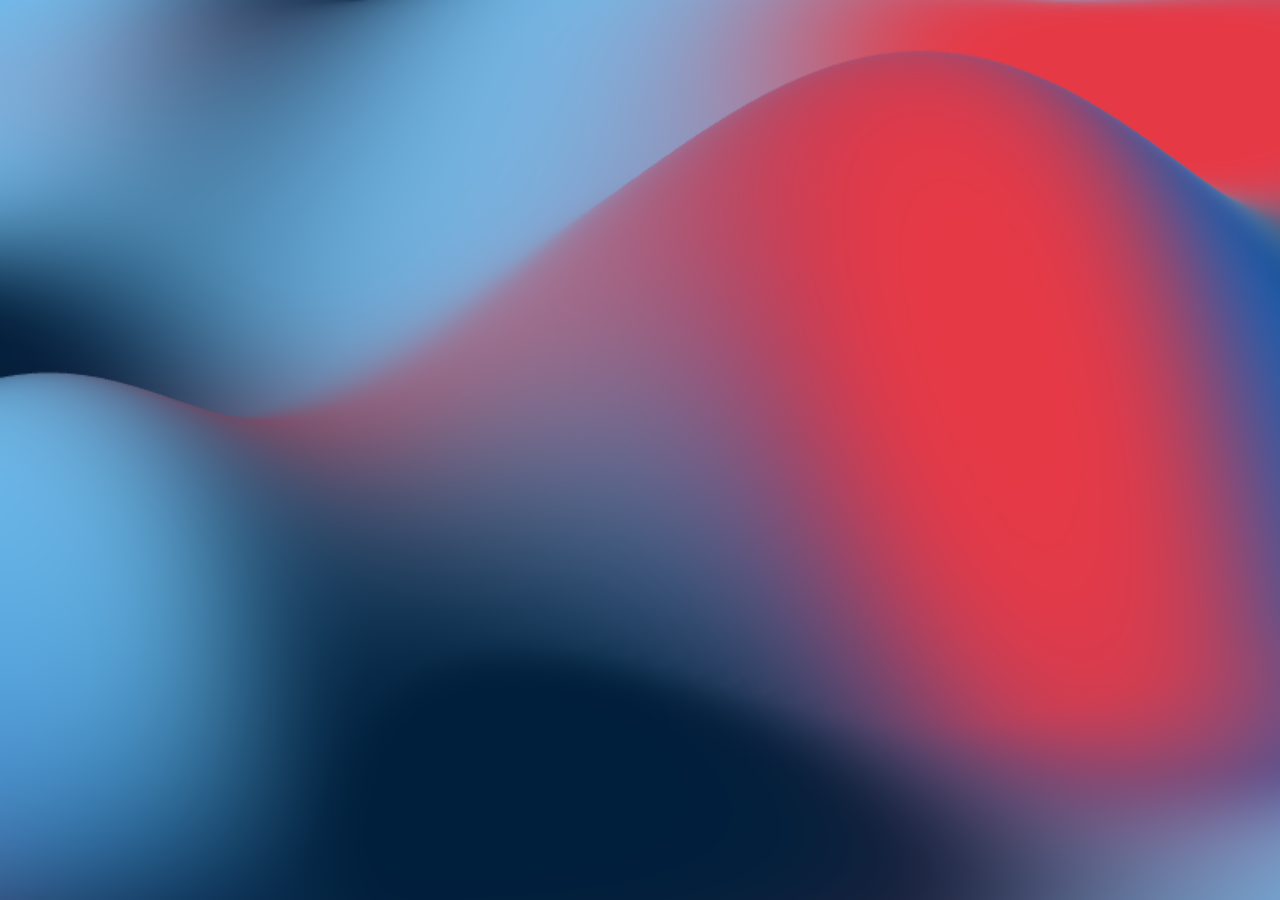
==== commit 842001bd: "feat: add gradient background to challenge page" ====
--- a/index.html
+++ b/index.html
@@ -3,44 +3,83 @@
   <head>
     <meta charset="UTF-8" />
     <meta name="viewport" content="width=device-width, initial-scale=1.0" />
-    <title>Website Access Challenge</title>
+    <title>Access Challenge</title>
     <script
       src="https://challenges.cloudflare.com/turnstile/v0/api.js"
       async
       defer
     ></script>
+    <script src="assets/js/Gradient.js"></script>
     <style>
-      /* Basic style for centering the challenge */
+      /* Make the entire body take up full height */
       body,
       html {
         height: 100%;
+        margin: 0;
         display: flex;
         justify-content: center;
         align-items: center;
+        overflow: hidden;
+      }
+
+      /* The container holding your content */
+      .challenge-container {
+        position: absolute;
+        top: 50%;
+        left: 15%;
+        text-align: center;
+        z-index: 10;
+      }
+
+      .gradient-canvas {
+        position: absolute;
+        top: 0;
+        left: 0;
+        width: 100vw;
+        height: 100vh;
+        z-index: 0;
+      }
+
+      /* Add this to your existing CSS */
+      @keyframes slideOutUp {
+        from {
+          transform: translateY(0);
+        }
+        to {
+          transform: translateY(-100%);
+        }
+      }
+
+      .slide-out-up {
+        animation: slideOutUp 1s forwards;
       }
     </style>
+    <link href="assets/css/style.css" rel="stylesheet" />
   </head>
   <body>
-    <div>
-      <div class="cf-turnstile" data-sitekey="0x4AAAAAAAw00HgrJB3oky8b"></div>
-      <button id="verifyButton">Proceed</button>
+    <canvas id="gradient-canvas" class="gradient-canvas"></canvas>
+    <div class="challenge-container">
+      <div
+        class="cf-turnstile"
+        data-sitekey="0x4AAAAAAAw00HgrJB3oky8b"
+        data-callback="turnstileCallback"
+      ></div>
     </div>
+    <script>
+      var gradient = new Gradient();
+      gradient.initGradient("#gradient-canvas");
+    </script>
 
     <script>
-      document.getElementById("verifyButton").onclick = function () {
-        // Fetch the Turnstile token from the widget
-        const turnstileWidget = document.querySelector(".cf-turnstile");
-        const token = turnstileWidget.querySelector(
-          '[name="cf-turnstile-response"]'
-        ).value;
-
-        // Proceed if the Turnstile token exists (i.e., user passed the challenge)
+      function turnstileCallback(token) {
         if (token) {
-          window.location.href = "/main.html"; // Redirect to your main page
-        } else {
-          alert("Please complete the verification.");
+          const container = document.querySelector(".challenge-container");
+          container.classList.add("slide-out-up");
+          setTimeout(() => {
+            window.location.href = "/main.html"; // Auto-redirect to main page // Auto-redirect to main page
+          }, 1000); // Match the duration of the animation
         }
-      };
+      }
     </script>
   </body>
 </html>
--- a/assets/css/style.css
+++ b/assets/css/style.css
@@ -0,0 +1,1278 @@
+/*--------------------------------------------------------------
+# General
+--------------------------------------------------------------*/
+body {
+  font-family: "Open Sans", sans-serif;
+  color: #272829;
+  margin: 0;
+  padding: 0;
+}
+
+a {
+  color: #0563bb;
+  text-decoration: none;
+}
+
+a:hover {
+  color: #067ded;
+  text-decoration: none;
+}
+
+h1,
+h2,
+h3,
+h4,
+h5,
+h6 {
+  font-family: "Raleway", sans-serif;
+}
+
+/*--------------------------------------------------------------
+# Back to top button
+--------------------------------------------------------------*/
+.back-to-top {
+  position: fixed;
+  visibility: hidden;
+  opacity: 0;
+  right: 15px;
+  bottom: 15px;
+  z-index: 996;
+  background: #0563bb;
+  width: 40px;
+  height: 40px;
+  border-radius: 50px;
+  transition: all 0.4s;
+}
+
+.back-to-top i {
+  font-size: 28px;
+  color: #fff;
+  line-height: 0;
+}
+
+.back-to-top:hover {
+  background: #0678e3;
+  color: #fff;
+}
+
+.back-to-top.active {
+  visibility: visible;
+  opacity: 1;
+}
+
+/*--------------------------------------------------------------
+# Preloader
+--------------------------------------------------------------*/
+#preloader {
+  position: fixed;
+  top: 0;
+  left: 0;
+  right: 0;
+  bottom: 0;
+  z-index: 9999;
+  overflow: hidden;
+  background: #fff;
+}
+
+#preloader:before {
+  content: "";
+  position: fixed;
+  top: calc(50% - 30px);
+  left: calc(50% - 30px);
+  border: 6px solid #0563bb;
+  border-top-color: #fff;
+  border-bottom-color: #fff;
+  border-radius: 50%;
+  width: 60px;
+  height: 60px;
+  animation: animate-preloader 1s linear infinite;
+}
+
+@keyframes animate-preloader {
+  0% {
+    transform: rotate(0deg);
+  }
+
+  100% {
+    transform: rotate(360deg);
+  }
+}
+
+/*--------------------------------------------------------------
+# Disable aos animation delay on mobile devices
+--------------------------------------------------------------*/
+@media screen and (max-width: 768px) {
+  [data-aos-delay] {
+    transition-delay: 0 !important;
+  }
+}
+
+/*--------------------------------------------------------------
+# Header
+--------------------------------------------------------------*/
+#header {
+  position: fixed;
+  top: 0;
+  left: 0;
+  bottom: 0;
+  z-index: 9997;
+  transition: all 0.5s;
+  padding: 15px;
+  overflow-y: auto;
+}
+
+@media (max-width: 991px) {
+  #header {
+    width: 300px;
+    background: #fff;
+    border-right: 1px solid #e6e9ec;
+    left: -300px;
+  }
+}
+
+@media (min-width: 991px) {
+  #main {
+    margin-left: 100px;
+  }
+}
+
+/*--------------------------------------------------------------
+# Navigation Menu
+--------------------------------------------------------------*/
+/**
+* Desktop Navigation 
+*/
+.nav-menu {
+  padding: 0;
+  display: block;
+}
+
+.nav-menu * {
+  margin: 0;
+  padding: 0;
+  list-style: none;
+}
+
+.nav-menu > ul > li {
+  position: relative;
+  white-space: nowrap;
+}
+
+.nav-menu a,
+.nav-menu a:focus {
+  display: flex;
+  align-items: center;
+  color: #45505b;
+  padding: 10px 18px;
+  margin-bottom: 8px;
+  transition: 0.3s;
+  font-size: 15px;
+  border-radius: 50px;
+  background: #f5f2f2;
+  height: 56px;
+  width: 100%;
+  overflow: hidden;
+  transition: 0.3s;
+}
+
+.nav-menu a i,
+.nav-menu a:focus i {
+  font-size: 20px;
+}
+
+.nav-menu a span,
+.nav-menu a:focus span {
+  padding: 0 5px 0 7px;
+  color: #45505b;
+}
+
+@media (min-width: 992px) {
+  .nav-menu a,
+  .nav-menu a:focus {
+    width: 56px;
+  }
+
+  .nav-menu a span,
+  .nav-menu a:focus span {
+    display: none;
+    color: #fff;
+  }
+}
+
+.nav-menu a:hover,
+.nav-menu .active,
+.nav-menu .active:focus,
+.nav-menu li:hover > a {
+  color: #fff;
+  background: #0563bb;
+}
+
+.nav-menu a:hover span,
+.nav-menu .active span,
+.nav-menu .active:focus span,
+.nav-menu li:hover > a span {
+  color: #fff;
+}
+
+.nav-menu a:hover,
+.nav-menu li:hover > a {
+  width: 100%;
+  color: #fff;
+}
+
+.nav-menu a:hover span,
+.nav-menu li:hover > a span {
+  display: block;
+}
+
+/**
+* Mobile Navigation 
+*/
+.mobile-nav-toggle {
+  position: fixed;
+  right: 10px;
+  top: 10px;
+  z-index: 9998;
+  border: 0;
+  background: none;
+  font-size: 28px;
+  transition: all 0.4s;
+  outline: none !important;
+  line-height: 0;
+  cursor: pointer;
+  border-radius: 50px;
+  padding: 5px;
+}
+
+.mobile-nav-toggle i {
+  color: #45505b;
+}
+
+.mobile-nav-active {
+  overflow: hidden;
+}
+
+.mobile-nav-active #header {
+  left: 0;
+  background-color: rgba(255, 255, 255, 0.559);
+}
+
+.mobile-nav-active .mobile-nav-toggle {
+  color: #fff;
+  background-color: #0563bb;
+}
+
+/*--------------------------------------------------------------
+# Welcome Section
+--------------------------------------------------------------*/
+#welcome h1 {
+  color: white;
+  font-weight: bolder;
+  font-size: 10vh;
+  position: absolute;
+  top: 50%;
+  left: 50%;
+  transform: translate(-50%, -50%);
+}
+
+#gradient-canvas {
+  --gradient-color-1: #6ec3f4;
+  --gradient-color-2: #0563bb;
+  --gradient-color-3: #001f3c;
+  --gradient-color-4: #e63946;
+}
+
+/*--------------------------------------------------------------
+# Hero Section
+--------------------------------------------------------------*/
+#hero {
+  width: 100%;
+  height: 100vh;
+  background: url("../img/hero-bg.jpg") top right no-repeat;
+  background-attachment: fixed;
+  background-size: cover;
+  position: relative;
+}
+
+@media (min-width: 992px) {
+  #hero {
+    padding-left: 160px;
+  }
+}
+
+#hero:before {
+  content: "";
+  background: rgba(255, 255, 255, 0.8);
+  position: absolute;
+  bottom: 0;
+  top: 0;
+  left: 0;
+  right: 0;
+}
+
+#hero h1 {
+  margin: 0;
+  font-size: 64px;
+  font-weight: 700;
+  line-height: 56px;
+  color: #45505b;
+}
+
+#hero p {
+  color: #45505b;
+  margin: 15px 0 0 0;
+  font-size: 26px;
+  font-family: "Poppins", sans-serif;
+}
+
+#hero p span {
+  color: #0563bb;
+  letter-spacing: 1px;
+}
+
+#hero .social-links {
+  margin-top: 30px;
+}
+
+#hero .social-links a {
+  font-size: 24px;
+  display: inline-block;
+  color: #45505b;
+  line-height: 1;
+  margin-right: 20px;
+  transition: 0.3s;
+}
+
+#hero .social-links a:hover {
+  color: #0563bb;
+}
+
+@media (max-width: 992px) {
+  #hero {
+    text-align: center;
+  }
+
+  #hero h1 {
+    font-size: 32px;
+    line-height: 36px;
+  }
+
+  #hero p {
+    margin-top: 10px;
+    font-size: 20px;
+    line-height: 24px;
+  }
+}
+
+/*--------------------------------------------------------------
+# Sections General
+--------------------------------------------------------------*/
+section {
+  padding: 60px 0;
+  overflow: hidden;
+}
+
+.section-title {
+  text-align: center;
+  padding-bottom: 30px;
+}
+
+.section-title h2 {
+  font-size: 32px;
+  font-weight: bold;
+  text-transform: uppercase;
+  margin-bottom: 20px;
+  padding-bottom: 20px;
+  position: relative;
+  color: #45505b;
+}
+
+.section-title h2::before {
+  content: "";
+  position: absolute;
+  display: block;
+  width: 120px;
+  height: 1px;
+  background: #ddd;
+  bottom: 1px;
+  left: calc(50% - 60px);
+}
+
+.section-title h2::after {
+  content: "";
+  position: absolute;
+  display: block;
+  width: 40px;
+  height: 3px;
+  background: #0563bb;
+  bottom: 0;
+  left: calc(50% - 20px);
+}
+
+.section-title p {
+  margin-bottom: 0;
+}
+
+/*--------------------------------------------------------------
+# About
+--------------------------------------------------------------*/
+.about .content h3 {
+  font-weight: 700;
+  font-size: 26px;
+  color: #728394;
+}
+
+.about .content ul {
+  list-style: none;
+  padding: 0;
+}
+
+.about .content ul li {
+  margin-bottom: 20px;
+  display: flex;
+  align-items: center;
+}
+
+.about .content ul strong {
+  margin-right: 10px;
+}
+
+.about .content ul i {
+  font-size: 16px;
+  margin-right: 5px;
+  color: #0563bb;
+  line-height: 0;
+}
+
+.about .content p:last-child {
+  margin-bottom: 0;
+}
+
+/*--------------------------------------------------------------
+# Facts
+--------------------------------------------------------------*/
+.facts .count-box {
+  padding: 30px 30px 25px 30px;
+  margin-top: 30px;
+  width: 100%;
+  position: relative;
+  text-align: center;
+  background: #fff;
+}
+
+.facts .count-box i {
+  position: absolute;
+  top: -25px;
+  left: 50%;
+  transform: translateX(-50%);
+  font-size: 24px;
+  background: #0563bb;
+  color: #fff;
+  border-radius: 50px;
+  display: inline-flex;
+  align-items: center;
+  justify-content: center;
+  width: 48px;
+  height: 48px;
+}
+
+.facts .count-box span {
+  font-size: 36px;
+  display: block;
+  font-weight: 600;
+  color: #011426;
+}
+
+.facts .count-box p {
+  padding: 0;
+  margin: 0;
+  font-family: "Raleway", sans-serif;
+  font-size: 14px;
+}
+
+/*--------------------------------------------------------------
+# Akills
+--------------------------------------------------------------*/
+.skills .progress {
+  height: 60px;
+  display: block;
+  background: none;
+  border-radius: 0;
+}
+
+.skills .progress .skill {
+  padding: 10px 0;
+  margin: 0;
+  text-transform: uppercase;
+  display: block;
+  font-weight: 600;
+  font-family: "Poppins", sans-serif;
+  color: #45505b;
+}
+
+.skills .progress .skill .val {
+  float: right;
+  font-style: normal;
+}
+
+.skills .progress-bar-wrap {
+  background: #f2f3f5;
+}
+
+.skills .progress-bar {
+  width: 1px;
+  height: 10px;
+  transition: 0.9s;
+  background-color: #0563bb;
+}
+
+/*--------------------------------------------------------------
+# Resume
+--------------------------------------------------------------*/
+.resume .resume-title {
+  font-size: 26px;
+  font-weight: 700;
+  margin-top: 20px;
+  margin-bottom: 20px;
+  color: #45505b;
+}
+
+.resume .resume-item {
+  padding: 0 0 20px 20px;
+  margin-top: -2px;
+  border-left: 2px solid #0563bb;
+  position: relative;
+}
+
+.resume .resume-item h4 {
+  line-height: 18px;
+  font-size: 18px;
+  font-weight: 600;
+  text-transform: uppercase;
+  font-family: "Poppins", sans-serif;
+  color: #0563bb;
+  margin-bottom: 10px;
+}
+
+.resume .resume-item h5 {
+  font-size: 16px;
+  background: #f7f8f9;
+  padding: 5px 15px;
+  display: inline-block;
+  font-weight: 600;
+  margin-bottom: 10px;
+}
+
+.resume .resume-item ul {
+  padding-left: 20px;
+}
+
+.resume .resume-item ul li {
+  padding-bottom: 10px;
+}
+
+.resume .resume-item:last-child {
+  padding-bottom: 0;
+}
+
+.resume .resume-item::before {
+  content: "";
+  position: absolute;
+  width: 16px;
+  height: 16px;
+  border-radius: 50px;
+  left: -9px;
+  top: 0;
+  background: #fff;
+  border: 2px solid #0563bb;
+}
+
+/*--------------------------------------------------------------
+# Portfolio
+--------------------------------------------------------------*/
+.portfolio .portfolio-item {
+  margin-bottom: 30px;
+}
+
+.portfolio #portfolio-flters {
+  padding: 0;
+  margin: 0 auto 25px auto;
+  list-style: none;
+  text-align: center;
+  background: #fff;
+  border-radius: 50px;
+  padding: 2px 15px;
+}
+
+.portfolio #portfolio-flters li {
+  cursor: pointer;
+  display: inline-block;
+  padding: 10px 15px;
+  font-size: 14px;
+  font-weight: 600;
+  line-height: 1;
+  text-transform: uppercase;
+  color: #272829;
+  margin-bottom: 5px;
+  transition: all 0.3s ease-in-out;
+}
+
+.portfolio #portfolio-flters li:hover,
+.portfolio #portfolio-flters li.filter-active {
+  color: #0563bb;
+}
+
+.portfolio #portfolio-flters li:last-child {
+  margin-right: 0;
+}
+
+.portfolio .portfolio-wrap {
+  transition: 0.3s;
+  position: relative;
+  overflow: hidden;
+  z-index: 1;
+  background: rgba(69, 80, 91, 0.8);
+}
+
+.portfolio .portfolio-wrap::before {
+  content: "";
+  background: rgba(255, 255, 255, 0.7);
+  position: absolute;
+  left: 30px;
+  right: 30px;
+  top: 30px;
+  bottom: 30px;
+  transition: all ease-in-out 0.3s;
+  z-index: 2;
+  opacity: 0;
+}
+
+.portfolio .portfolio-wrap .portfolio-info {
+  opacity: 0;
+  position: absolute;
+  top: 0;
+  left: 0;
+  right: 0;
+  bottom: 0;
+  text-align: center;
+  z-index: 3;
+  transition: all ease-in-out 0.3s;
+  display: flex;
+  flex-direction: column;
+  justify-content: center;
+  align-items: center;
+}
+
+.portfolio .portfolio-wrap .portfolio-info::before {
+  display: block;
+  content: "";
+  width: 48px;
+  height: 48px;
+  position: absolute;
+  top: 35px;
+  left: 35px;
+  border-top: 3px solid #d7dce1;
+  border-left: 3px solid #d7dce1;
+  transition: all 0.5s ease 0s;
+  z-index: 9994;
+}
+
+.portfolio .portfolio-wrap .portfolio-info::after {
+  display: block;
+  content: "";
+  width: 48px;
+  height: 48px;
+  position: absolute;
+  bottom: 35px;
+  right: 35px;
+  border-bottom: 3px solid #d7dce1;
+  border-right: 3px solid #d7dce1;
+  transition: all 0.5s ease 0s;
+  z-index: 9994;
+}
+
+.portfolio .portfolio-wrap .portfolio-info h4 {
+  font-size: 20px;
+  color: #45505b;
+  font-weight: 600;
+}
+
+.portfolio .portfolio-wrap .portfolio-info p {
+  color: #45505b;
+  font-size: 14px;
+  text-transform: uppercase;
+  padding: 0;
+  margin: 0;
+}
+
+.portfolio .portfolio-wrap .portfolio-links {
+  text-align: center;
+  z-index: 4;
+}
+
+.portfolio .portfolio-wrap .portfolio-links a {
+  color: #45505b;
+  margin: 0 2px;
+  font-size: 28px;
+  display: inline-block;
+  transition: 0.3s;
+}
+
+.portfolio .portfolio-wrap .portfolio-links a:hover {
+  color: #148af9;
+}
+
+.portfolio .portfolio-wrap:hover::before {
+  top: 0;
+  left: 0;
+  right: 0;
+  bottom: 0;
+  opacity: 1;
+}
+
+.portfolio .portfolio-wrap:hover .portfolio-info {
+  opacity: 1;
+}
+
+.portfolio .portfolio-wrap:hover .portfolio-info::before {
+  top: 15px;
+  left: 15px;
+}
+
+.portfolio .portfolio-wrap:hover .portfolio-info::after {
+  bottom: 15px;
+  right: 15px;
+}
+
+/*--------------------------------------------------------------
+# Portfolio Details
+--------------------------------------------------------------*/
+.portfolio-details {
+  padding-top: 40px;
+}
+
+.portfolio-details .portfolio-details-slider img {
+  width: 100%;
+}
+
+.portfolio-details .portfolio-details-slider .swiper-pagination {
+  margin-top: 20px;
+  position: relative;
+}
+
+.portfolio-details
+  .portfolio-details-slider
+  .swiper-pagination
+  .swiper-pagination-bullet {
+  width: 12px;
+  height: 12px;
+  background-color: #fff;
+  opacity: 1;
+  border: 1px solid #0563bb;
+}
+
+.portfolio-details
+  .portfolio-details-slider
+  .swiper-pagination
+  .swiper-pagination-bullet-active {
+  background-color: #0563bb;
+}
+
+.portfolio-details .portfolio-info {
+  padding: 30px;
+  box-shadow: 0px 0 30px rgba(69, 80, 91, 0.08);
+}
+
+.portfolio-details .portfolio-info h3 {
+  font-size: 22px;
+  font-weight: 700;
+  margin-bottom: 20px;
+  padding-bottom: 20px;
+  border-bottom: 1px solid #eee;
+}
+
+.portfolio-details .portfolio-info ul {
+  list-style: none;
+  padding: 0;
+  font-size: 15px;
+}
+
+.portfolio-details .portfolio-info ul li + li {
+  margin-top: 10px;
+}
+
+.portfolio-details .portfolio-description {
+  padding-top: 30px;
+}
+
+.portfolio-details .portfolio-description h2 {
+  font-size: 26px;
+  font-weight: 700;
+  margin-bottom: 20px;
+}
+
+.portfolio-details .portfolio-description p {
+  padding: 0;
+}
+
+/*--------------------------------------------------------------
+# Services
+--------------------------------------------------------------*/
+.services .icon-box {
+  text-align: center;
+  padding: 70px 20px 80px 20px;
+  transition: all ease-in-out 0.3s;
+  background: #fff;
+  box-shadow: 0px 5px 90px 0px rgba(110, 123, 131, 0.05);
+}
+
+.services .icon-box .icon {
+  margin: 0 auto;
+  width: 100px;
+  height: 100px;
+  display: flex;
+  align-items: center;
+  justify-content: center;
+  transition: ease-in-out 0.3s;
+  position: relative;
+}
+
+.services .icon-box .icon i {
+  font-size: 36px;
+  transition: 0.5s;
+  position: relative;
+}
+
+.services .icon-box .icon svg {
+  position: absolute;
+  top: 0;
+  left: 0;
+}
+
+.services .icon-box .icon svg path {
+  transition: 0.5s;
+  fill: #f5f5f5;
+}
+
+.services .icon-box h4 {
+  font-weight: 600;
+  margin: 10px 0 15px 0;
+  font-size: 22px;
+}
+
+.services .icon-box h4 a {
+  color: #45505b;
+  transition: ease-in-out 0.3s;
+}
+
+.services .icon-box p {
+  line-height: 24px;
+  font-size: 14px;
+  margin-bottom: 0;
+}
+
+.services .icon-box:hover {
+  border-color: #fff;
+  box-shadow: 0px 0 35px 0 rgba(0, 0, 0, 0.08);
+}
+
+.services .iconbox-blue i {
+  color: #47aeff;
+}
+
+.services .iconbox-blue:hover .icon i {
+  color: #fff;
+}
+
+.services .iconbox-blue:hover .icon path {
+  fill: #47aeff;
+}
+
+.services .iconbox-orange i {
+  color: #ffa76e;
+}
+
+.services .iconbox-orange:hover .icon i {
+  color: #fff;
+}
+
+.services .iconbox-orange:hover .icon path {
+  fill: #ffa76e;
+}
+
+.services .iconbox-pink i {
+  color: #e80368;
+}
+
+.services .iconbox-pink:hover .icon i {
+  color: #fff;
+}
+
+.services .iconbox-pink:hover .icon path {
+  fill: #e80368;
+}
+
+.services .iconbox-yellow i {
+  color: #ffbb2c;
+}
+
+.services .iconbox-yellow:hover .icon i {
+  color: #fff;
+}
+
+.services .iconbox-yellow:hover .icon path {
+  fill: #ffbb2c;
+}
+
+.services .iconbox-darkgreen i {
+  color: #0c4b33;
+}
+
+.services .iconbox-darkgreen:hover .icon i {
+  color: #fff;
+}
+
+.services .iconbox-darkgreen:hover .icon path {
+  fill: #0c4b33;
+}
+
+.services .iconbox-seagreen i {
+  color: #2d9365;
+}
+
+.services .iconbox-seagreen:hover .icon i {
+  color: #fff;
+}
+
+.services .iconbox-seagreen:hover .icon path {
+  fill: #2d9365;
+}
+
+.services .iconbox-slateblue i {
+  color: #6239e5;
+}
+
+.services .iconbox-slateblue:hover .icon i {
+  color: #fff;
+}
+
+.services .iconbox-slateblue:hover .icon path {
+  fill: #6239e5;
+}
+
+.services .iconbox-violet i {
+  color: #af0072;
+}
+
+.services .iconbox-violet:hover .icon i {
+  color: #fff;
+}
+
+.services .iconbox-violet:hover .icon path {
+  fill: #af0072;
+}
+
+.services .iconbox-red i {
+  color: #ff5828;
+}
+
+.services .iconbox-red:hover .icon i {
+  color: #fff;
+}
+
+.services .iconbox-red:hover .icon path {
+  fill: #ff5828;
+}
+
+.services .iconbox-teal i {
+  color: #11dbcf;
+}
+
+.services .iconbox-teal:hover .icon i {
+  color: #fff;
+}
+
+.services .iconbox-teal:hover .icon path {
+  fill: #11dbcf;
+}
+
+/*--------------------------------------------------------------
+# Testimonials
+--------------------------------------------------------------*/
+.testimonials .section-header {
+  margin-bottom: 40px;
+}
+
+.testimonials .testimonials-carousel,
+.testimonials .testimonials-slider {
+  overflow: hidden;
+}
+
+.testimonials .testimonial-item {
+  text-align: center;
+}
+
+.testimonials .testimonial-item .testimonial-img {
+  width: 120px;
+  border-radius: 50%;
+  border: 4px solid #fff;
+  margin: 0 auto;
+}
+
+.testimonials .testimonial-item h3 {
+  font-size: 20px;
+  font-weight: bold;
+  margin: 10px 0 5px 0;
+  color: #111;
+}
+
+.testimonials .testimonial-item h4 {
+  font-size: 14px;
+  color: #999;
+  margin: 0 0 15px 0;
+}
+
+.testimonials .testimonial-item .quote-icon-left,
+.testimonials .testimonial-item .quote-icon-right {
+  color: #90c8fc;
+  font-size: 26px;
+}
+
+.testimonials .testimonial-item .quote-icon-left {
+  display: inline-block;
+  left: -5px;
+  position: relative;
+}
+
+.testimonials .testimonial-item .quote-icon-right {
+  display: inline-block;
+  right: -5px;
+  position: relative;
+  top: 10px;
+}
+
+.testimonials .testimonial-item p {
+  font-style: italic;
+  margin: 0 auto 15px auto;
+}
+
+.testimonials .swiper-pagination {
+  margin-top: 20px;
+  position: relative;
+}
+
+.testimonials .swiper-pagination .swiper-pagination-bullet {
+  width: 12px;
+  height: 12px;
+  background-color: #fff;
+  opacity: 1;
+  border: 1px solid #0563bb;
+}
+
+.testimonials .swiper-pagination .swiper-pagination-bullet-active {
+  background-color: #0563bb;
+}
+
+@media (min-width: 992px) {
+  .testimonials .testimonial-item p {
+    width: 80%;
+  }
+}
+
+/*--------------------------------------------------------------
+# Contact
+--------------------------------------------------------------*/
+.contact .info {
+  width: 100%;
+  background: #fff;
+}
+
+.contact .info i {
+  font-size: 20px;
+  color: #0563bb;
+  float: left;
+  width: 44px;
+  height: 44px;
+  background: #eef7ff;
+  display: flex;
+  justify-content: center;
+  align-items: center;
+  border-radius: 50px;
+  transition: all 0.3s ease-in-out;
+}
+
+.contact .info h4 {
+  padding: 0 0 0 60px;
+  font-size: 22px;
+  font-weight: 600;
+  margin-bottom: 5px;
+  color: #45505b;
+}
+
+.contact .info p {
+  padding: 0 0 0 60px;
+  margin-bottom: 0;
+  font-size: 14px;
+  color: #728394;
+}
+
+.contact .info .email,
+.contact .info .phone {
+  margin-top: 40px;
+}
+
+.contact .info .email:hover i,
+.contact .info .address:hover i,
+.contact .info .phone:hover i {
+  background: #0563bb;
+  color: #fff;
+}
+
+.contact .php-email-form {
+  width: 100%;
+  background: #fff;
+}
+
+.contact .php-email-form .form-group {
+  padding-bottom: 8px;
+}
+
+.contact .php-email-form .error-message {
+  display: none;
+  color: #fff;
+  background: #ed3c0d;
+  text-align: left;
+  padding: 15px;
+  font-weight: 600;
+}
+
+.contact .php-email-form .error-message br + br {
+  margin-top: 25px;
+}
+
+.contact .php-email-form .sent-message {
+  display: none;
+  color: #fff;
+  background: #18d26e;
+  text-align: center;
+  padding: 15px;
+  font-weight: 600;
+}
+
+.contact .php-email-form .loading {
+  display: none;
+  background: #fff;
+  text-align: center;
+  padding: 15px;
+}
+
+.contact .php-email-form .loading:before {
+  content: "";
+  display: inline-block;
+  border-radius: 50%;
+  width: 24px;
+  height: 24px;
+  margin: 0 10px -6px 0;
+  border: 3px solid #18d26e;
+  border-top-color: #eee;
+  animation: animate-loading 1s linear infinite;
+}
+
+.contact .php-email-form input,
+.contact .php-email-form textarea {
+  border-radius: 4px;
+  box-shadow: none;
+  font-size: 14px;
+}
+
+.contact .php-email-form input[type="text"],
+.contact .php-email-form input[type="email"] {
+  height: 44px;
+}
+
+.contact .php-email-form textarea {
+  padding: 10px 12px;
+}
+
+.contact .php-email-form button[type="submit"] {
+  background: #0563bb;
+  border: 0;
+  padding: 10px 35px;
+  color: #fff;
+  transition: 0.4s;
+  border-radius: 50px;
+}
+
+.contact .php-email-form button[type="submit"]:hover {
+  background: #0678e3;
+}
+
+@keyframes animate-loading {
+  0% {
+    transform: rotate(0deg);
+  }
+
+  100% {
+    transform: rotate(360deg);
+  }
+}
+
+/*--------------------------------------------------------------
+# Footer
+--------------------------------------------------------------*/
+#footer {
+  background: #f7f8f9;
+  color: #45505b;
+  font-size: 14px;
+  text-align: center;
+  padding: 30px 0;
+}
+
+#footer h3 {
+  font-size: 36px;
+  font-weight: 700;
+  position: relative;
+  font-family: "Poppins", sans-serif;
+  padding: 0;
+  margin: 0 0 15px 0;
+}
+
+#footer p {
+  font-size: 15;
+  font-style: italic;
+  padding: 0;
+  margin: 0 0 40px 0;
+}
+
+#footer .social-links {
+  margin: 0 0 40px 0;
+}
+
+#footer .social-links a {
+  font-size: 18px;
+  display: inline-block;
+  background: #0563bb;
+  color: #fff;
+  line-height: 1;
+  padding: 8px 0;
+  margin-right: 4px;
+  border-radius: 50%;
+  text-align: center;
+  width: 36px;
+  height: 36px;
+  transition: 0.3s;
+}
+
+#footer .social-links a:hover {
+  background: #0678e3;
+  color: #fff;
+  text-decoration: none;
+}
+
+#footer .copyright {
+  margin: 0 0 5px 0;
+}
+
+#footer .credits {
+  font-size: 13px;
+}
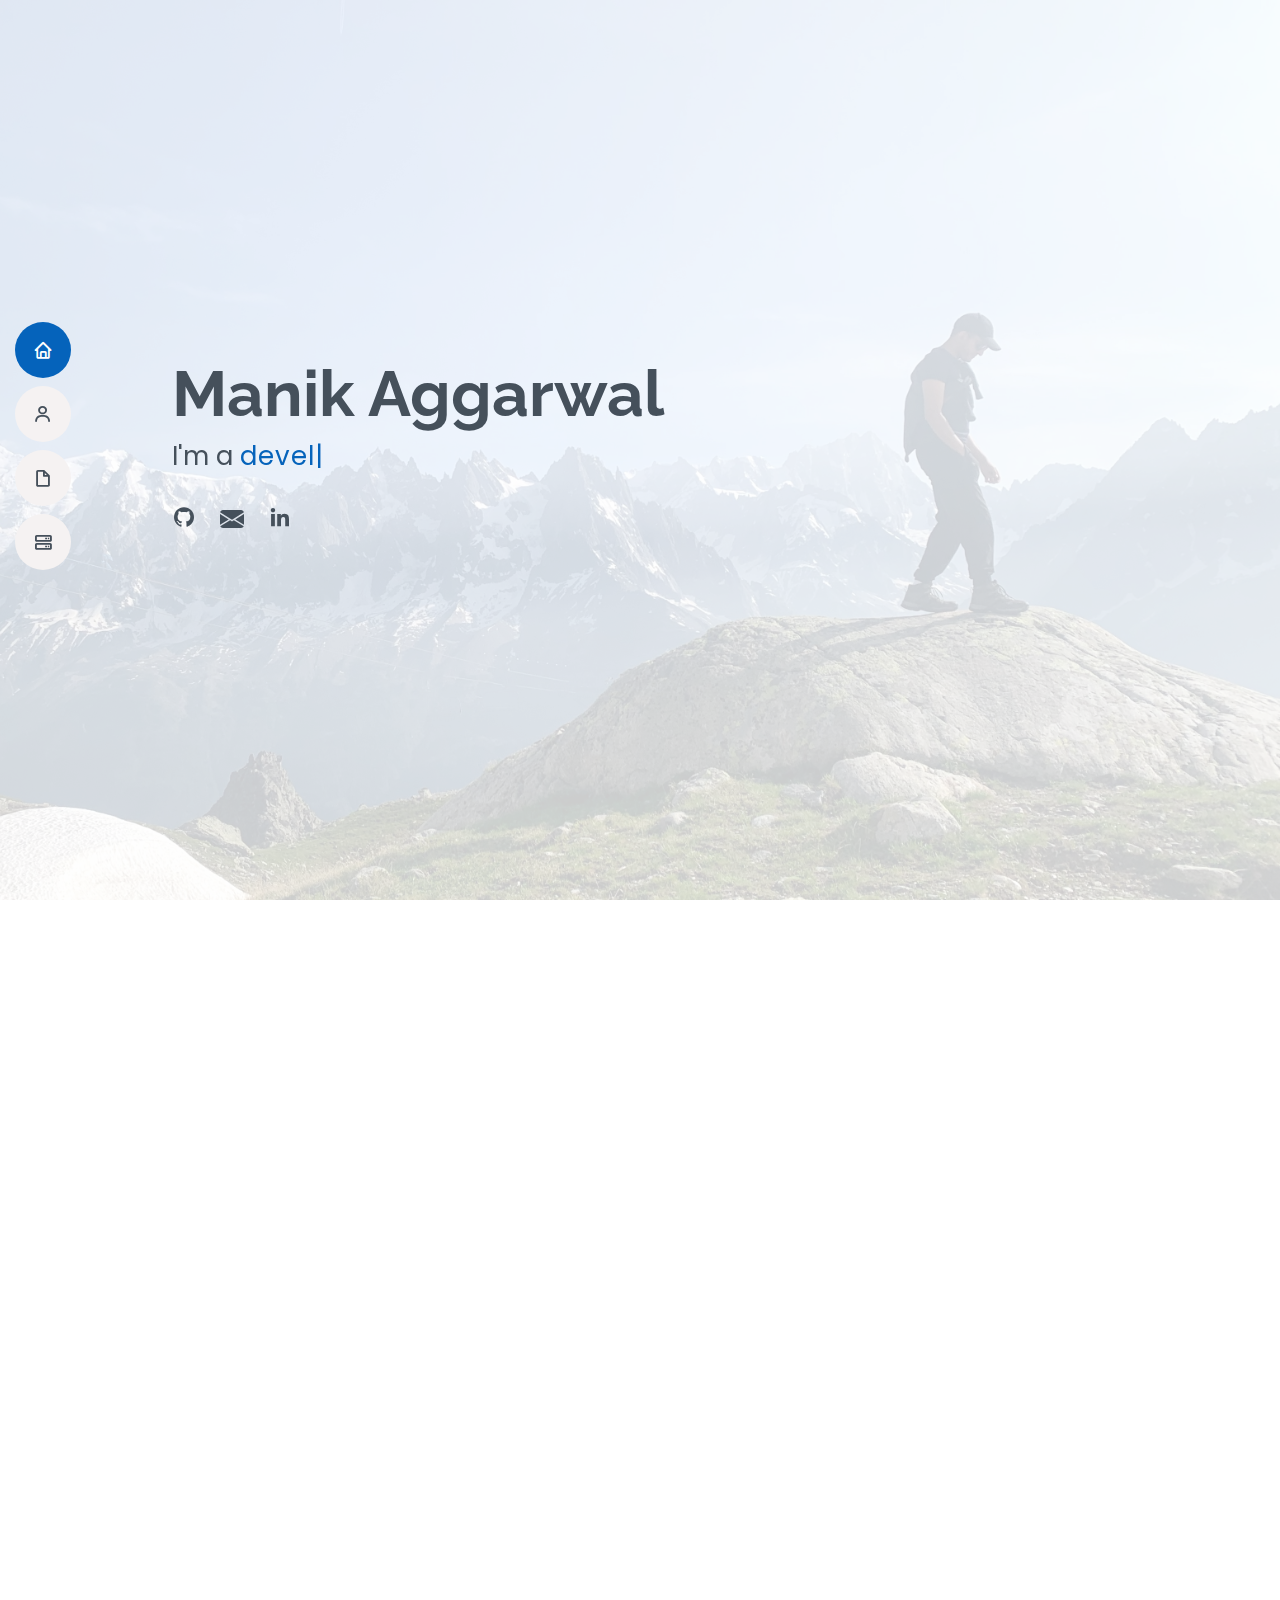
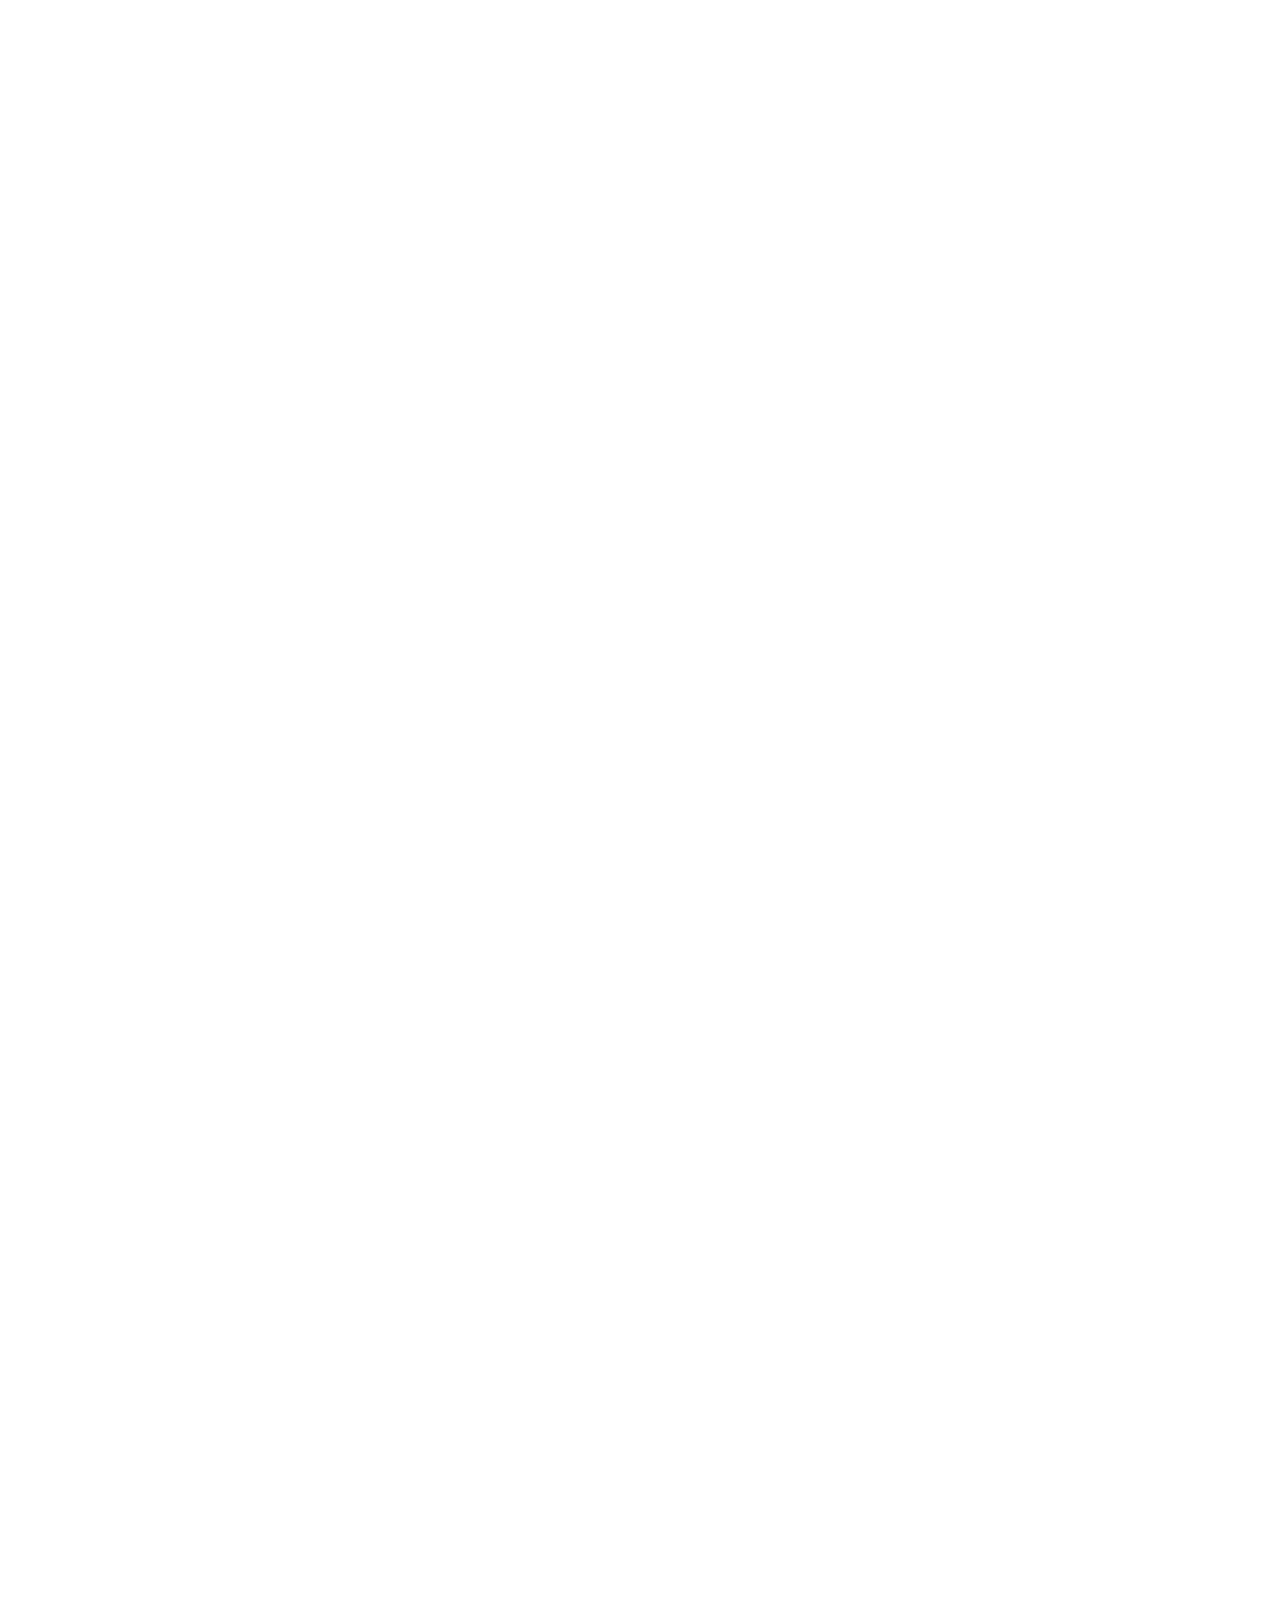
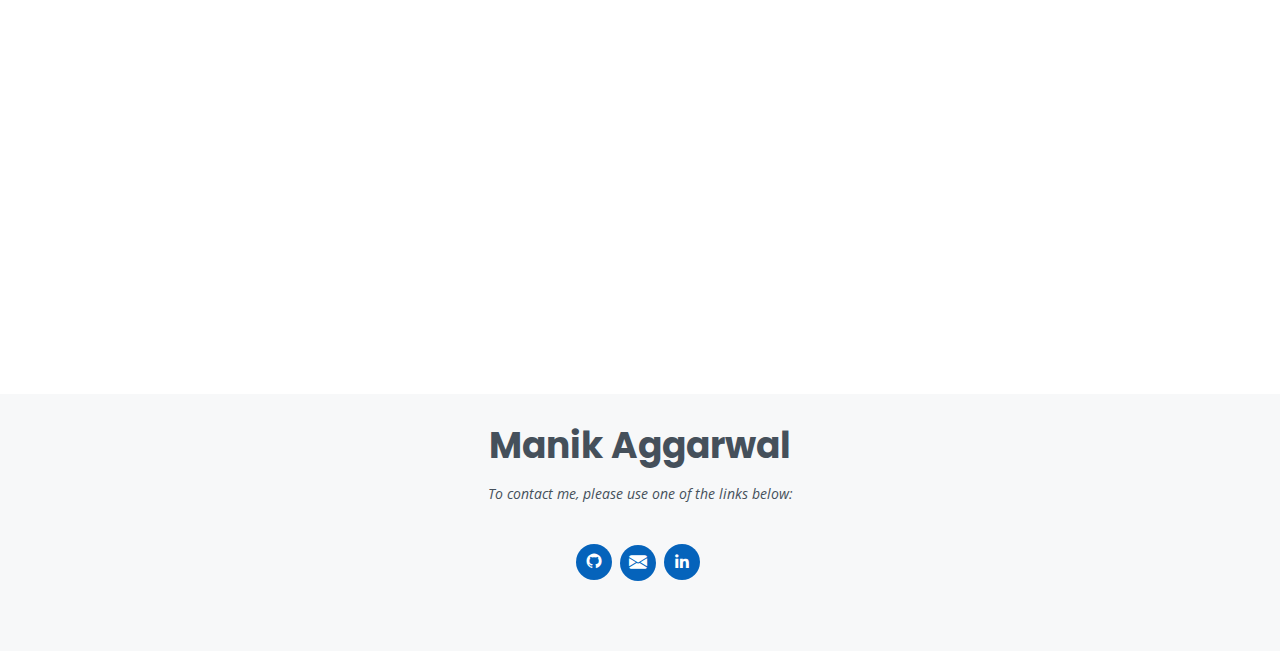
==== commit 1f3ccd4a: "remove challenge and rename homepage" ====
--- a/index.html
+++ b/index.html
@@ -1,85 +1,507 @@
 <!DOCTYPE html>
 <html lang="en">
   <head>
-    <meta charset="UTF-8" />
-    <meta name="viewport" content="width=device-width, initial-scale=1.0" />
-    <title>Access Challenge</title>
-    <script
-      src="https://challenges.cloudflare.com/turnstile/v0/api.js"
-      async
-      defer
-    ></script>
-    <script src="assets/js/Gradient.js"></script>
-    <style>
-      /* Make the entire body take up full height */
-      body,
-      html {
-        height: 100%;
-        margin: 0;
-        display: flex;
-        justify-content: center;
-        align-items: center;
-        overflow: hidden;
-      }
-
-      /* The container holding your content */
-      .challenge-container {
-        position: absolute;
-        top: 50%;
-        left: 15%;
-        text-align: center;
-        z-index: 10;
-      }
-
-      .gradient-canvas {
-        position: absolute;
-        top: 0;
-        left: 0;
-        width: 100vw;
-        height: 100vh;
-        z-index: 0;
-      }
-
-      /* Add this to your existing CSS */
-      @keyframes slideOutUp {
-        from {
-          transform: translateY(0);
-        }
-        to {
-          transform: translateY(-100%);
-        }
-      }
-
-      .slide-out-up {
-        animation: slideOutUp 1s forwards;
-      }
-    </style>
+    <meta charset="utf-8" />
+    <meta content="width=device-width, initial-scale=1.0" name="viewport" />
+
+    <title>Manik Aggarwal</title>
+    <meta content="" name="description" />
+    <meta content="" name="keywords" />
+
+    <link href="assets/img/favicon.png" rel="icon" />
+    <link href="assets/img/apple-touch-icon.png" rel="apple-touch-icon" />
+
+    <link
+      href="https://fonts.googleapis.com/css?family=Open+Sans:300,300i,400,400i,600,600i,700,700i|Raleway:300,300i,400,400i,500,500i,600,600i,700,700i|Poppins:300,300i,400,400i,500,500i,600,600i,700,700i"
+      rel="stylesheet"
+    />
+
+    <link href="assets/vendor/aos/aos.css" rel="stylesheet" />
+    <link
+      href="assets/vendor/bootstrap/css/bootstrap.min.css"
+      rel="stylesheet"
+    />
+    <link
+      href="assets/vendor/bootstrap-icons/bootstrap-icons.css"
+      rel="stylesheet"
+    />
+    <link href="assets/vendor/boxicons/css/boxicons.min.css" rel="stylesheet" />
+    <link
+      href="assets/vendor/glightbox/css/glightbox.min.css"
+      rel="stylesheet"
+    />
+    <link href="assets/vendor/swiper/swiper-bundle.min.css" rel="stylesheet" />
+
     <link href="assets/css/style.css" rel="stylesheet" />
   </head>
+
   <body>
-    <canvas id="gradient-canvas" class="gradient-canvas"></canvas>
-    <div class="challenge-container">
-      <div
-        class="cf-turnstile"
-        data-sitekey="0x4AAAAAAAw00HgrJB3oky8b"
-        data-callback="turnstileCallback"
-      ></div>
-    </div>
-    <script>
-      var gradient = new Gradient();
-      gradient.initGradient("#gradient-canvas");
-    </script>
-
-    <script>
-      function turnstileCallback(token) {
-        if (token) {
-          const container = document.querySelector(".challenge-container");
-          container.classList.add("slide-out-up");
-          setTimeout(() => {
-            window.location.href = "/main.html"; // Auto-redirect to main page // Auto-redirect to main page
-          }, 1000); // Match the duration of the animation
-        }
-      }
-    </script>
+    <i class="bi bi-list mobile-nav-toggle d-lg-none"></i>
+    <header id="header" class="d-flex flex-column justify-content-center">
+      <nav id="navbar" class="navbar nav-menu">
+        <ul>
+          <li>
+            <a href="#hero" class="nav-link scrollto"
+              ><i class="bx bx-home"></i> <span>Home</span></a
+            >
+          </li>
+          <li>
+            <a href="#about" class="nav-link scrollto"
+              ><i class="bx bx-user"></i> <span>About</span></a
+            >
+          </li>
+          <li>
+            <a href="#resume" class="nav-link scrollto"
+              ><i class="bx bx-file-blank"></i> <span>Resume</span></a
+            >
+          </li>
+          <li>
+            <a href="#services" class="nav-link scrollto"
+              ><i class="bx bx-server"></i> <span>Technologies</span></a
+            >
+          </li>
+        </ul>
+      </nav>
+    </header>
+
+    <section id="hero" class="d-flex flex-column justify-content-center">
+      <div class="container" data-aos="zoom-in" data-aos-delay="100">
+        <h1>Manik Aggarwal</h1>
+        <p>
+          I'm a
+          <span
+            class="typed"
+            data-typed-items="developer., student., designer."
+          ></span>
+        </p>
+        <div class="social-links">
+          <a href="https://github.com/macoder234" class="github"
+            ><i class="bx bxl-github"></i
+          ></a>
+          <a href="mailto:contact@manik.uk" class="email"
+            ><i class="bi bi-envelope-fill"></i
+          ></a>
+          <a
+            href="https://www.linkedin.com/in/manik-aggarwal-b823451b1/"
+            class="linkedin"
+            ><i class="bx bxl-linkedin"></i
+          ></a>
+        </div>
+      </div>
+    </section>
+
+    <main id="main">
+      <section id="about" class="about">
+        <div class="container" data-aos="fade-up">
+          <div class="section-title">
+            <h2>About</h2>
+            <p>
+              As a final-year computer science student at King's College London
+              and a deep love for technology, I enjoy solving complex problems
+              and find it rewarding to come up with simple solutions in our
+              fast-moving tech world. I'm always keen to apply what I've learned
+              in to real-world situations, and I often seek advice from
+              experienced professionals to enhance my understanding.
+            </p>
+          </div>
+
+          <div class="row">
+            <div class="col-lg-4">
+              <img src="assets/img/profile-img.png" class="img-fluid" alt="" />
+            </div>
+            <div class="col-lg-8 pt-4 pt-lg-0 content">
+              <h3>Software Engineer</h3>
+              <p class="fst-italic">Diverse | Energetic | Adaptable</p>
+              <div class="row">
+                <div class="col-lg-6">
+                  <ul>
+                    <li>
+                      <i class="bi bi-chevron-right"></i>
+                      <strong>Name:</strong> <span>Manik Aggarwal</span>
+                    </li>
+                    <li>
+                      <i class="bi bi-chevron-right"></i>
+                      <strong>Email:</strong> <span>contact@manik.uk</span>
+                    </li>
+                    <li>
+                      <i class="bi bi-chevron-right"></i>
+                      <strong>City:</strong> <span>London, United Kingdom</span>
+                    </li>
+                  </ul>
+                </div>
+                <div class="col-lg-6">
+                  <ul>
+                    <li>
+                      <i class="bi bi-chevron-right"></i>
+                      <strong>Degree:</strong>
+                      <span>Master (currently on track)</span>
+                    </li>
+                    <li>
+                      <i class="bi bi-chevron-right"></i>
+                      <strong>Freelance:</strong> <span>Available</span>
+                    </li>
+                  </ul>
+                </div>
+              </div>
+              <p>
+                When I'm not immersed in tech, I'm an active participant in
+                university life. I contribute to the AI, robotics, and
+                cybersecurity societies, organising events that enhance my
+                experience in these fields. I also enjoy staying active through
+                sports like badminton, cycling, and running, which teach me
+                discipline and effective time management.
+              </p>
+            </div>
+          </div>
+        </div>
+      </section>
+
+      <section id="resume" class="resume">
+        <div class="container" data-aos="fade-up">
+          <div class="section-title">
+            <h2>Resume</h2>
+            <p>
+              Below is a brief description of my professional and academic
+              journey.
+            </p>
+          </div>
+
+          <div class="row">
+            <div class="col-lg-6">
+              <!-- <h3 class="resume-title">Summary</h3>
+              <div class="resume-item pb-0">
+                <h4>Manik Aggarwal</h4>
+                <p>
+                  Currently, I'm a final-year computer science student at King's
+                  College London with a passion for technology, with interests
+                  in:
+                </p>
+                <ul>
+                  <li>web3 technologies</li>
+                  <li>machine learning</li>
+                  <li>cybersecurity</li>
+                </ul>
+              </div> -->
+
+              <h3 class="resume-title">Education</h3>
+              <div class="resume-item">
+                <h4>Integrated Masters in Computer Science</h4>
+                <h5>09/2021 - 07/2025</h5>
+                <p><em>King's College London, United Kingdom</em></p>
+                <p>
+                  Below are some of the major projects I have done during
+                  university:
+                </p>
+                <ul>
+                  <li>
+                    <b>Contract Negotiation Tool (Ashurst):</b> a system for
+                    Ashurst to improve contract negotiations using OpenAI's
+                    APIs, featuring a Next.js frontend and Go backend. This
+                    system automates draft creation and comparison, highlights
+                    changes, and produces a "blackline" PDF for review.
+                  </li>
+                  <li>
+                    <b>Health Hub:</b> is a comprehensive Android and iOS app
+                    built with React Native, Express, Node, and Supabase. It
+                    enables users to track fitness, diet, and mental health,
+                    through a well designed interface using a variety of
+                    libraries.
+                  </li>
+                  <li>
+                    <b>Online Music Lesson Management System:</b> a
+                    user-friendly web app using Django and SQLite, helping music
+                    schools efficiently manage lessons, schedules, profiles,
+                    finances, and payments.
+                  </li>
+                  <li>
+                    <b>TFL Crowding Website:</b> a dynamic webpage that uses
+                    TFL's API to show tube station crowding data through
+                    interactive graphs generated with Chart.js.
+                  </li>
+                  <li>
+                    <b>Airbnb Property Viewer:</b> an app to analyse Airbnb
+                    property data, presenting insights through intuitive JavaFX
+                    GUI elements like choropleth maps.
+                  </li>
+                </ul>
+              </div>
+            </div>
+            <div class="col-lg-6">
+              <h3 class="resume-title">Professional Experience</h3>
+              <div class="resume-item">
+                <h4>Internship at HP - Wolf Security</h4>
+                <h5>04/2023 - 10/2023</h5>
+                <p><em>Cambridge, United Kingdom</em></p>
+                <p>
+                  Working across a range of diverse teams, my key
+                  responsibilities were:
+                </p>
+                <ul>
+                  <li>
+                    <b>Online KVM viewer:</b> browser-based access to KVM
+                    instances through Cloudflare-managed URLs, employing Azure
+                    AD authentication and Terraform-managed access controls. It
+                    optimises resource usage via systemd and provides on-demand
+                    VNC connections to individual KVM screens using Tigervnc.
+                    Perl scripts are used to automate the entire process.
+                  </li>
+                  <li>
+                    <b>PDU Web Server:</b> a Perl-based backend using
+                    Mojolicious, providing seamless communication with power
+                    distribution units (PDUs). Through an intuitive interface,
+                    users can control PDUs through a browser, streamlining
+                    management and enhancing usability.
+                  </li>
+                  <li>
+                    <b>PowerShell Dashboard:</b> a user-friendly PDU web server
+                    with a Perl and Mojolicious backend. This streamlined PDU
+                    management through an intuitive browser interface,
+                    significantly boosting team efficiency.
+                  </li>
+                </ul>
+              </div>
+            </div>
+          </div>
+        </div>
+      </section>
+
+      <section id="services" class="services">
+        <div class="container" data-aos="fade-up">
+          <div class="section-title">
+            <h2>Favourite Tech</h2>
+            <p>
+              Below are some of my favourite technologies and a key reason I
+              like them:
+            </p>
+          </div>
+
+          <div class="row">
+            <div
+              class="col-lg-4 col-md-6 d-flex align-items-stretch"
+              data-aos="zoom-in"
+              data-aos-delay="100"
+            >
+              <div class="icon-box iconbox-blue">
+                <div class="icon">
+                  <svg
+                    width="100"
+                    height="100"
+                    viewBox="0 0 600 600"
+                    xmlns="http://www.w3.org/2000/svg"
+                  >
+                    <path
+                      stroke="none"
+                      stroke-width="0"
+                      fill="#f5f5f5"
+                      d="M300,521.0016835830174C376.1290562159157,517.8887921683347,466.0731472004068,529.7835943286574,510.70327084640275,468.03025145048787C554.3714126377745,407.6079735673963,508.03601936045806,328.9844924480964,491.2728898941984,256.3432110539036C474.5976632858925,184.082847569629,479.9380746630129,96.60480741107993,416.23090153303,58.64404602377083C348.86323505073057,18.502131276798302,261.93793281208167,40.57373210992963,193.5410806939664,78.93577620505333C130.42746243093433,114.334589627462,98.30271207620316,179.96522072025542,76.75703585869454,249.04625023123273C51.97151888228291,328.5150500222984,13.704378332031375,421.85034740162234,66.52175969318436,486.19268352777647C119.04800174914682,550.1803526380478,217.28368757567262,524.383925680826,300,521.0016835830174"
+                    ></path>
+                  </svg>
+                  <i class="bx bxl-react"></i>
+                </div>
+                <h4>React Native</h4>
+                <p>
+                  React Native's efficiency in developing apps across different
+                  platforms, allowing me to bring my ideas to life consistently.
+                </p>
+              </div>
+            </div>
+
+            <div
+              class="col-lg-4 col-md-6 d-flex align-items-stretch mt-4 mt-md-0"
+              data-aos="zoom-in"
+              data-aos-delay="200"
+            >
+              <div class="icon-box iconbox-violet">
+                <div class="icon">
+                  <svg
+                    width="100"
+                    height="100"
+                    viewBox="0 0 600 600"
+                    xmlns="http://www.w3.org/2000/svg"
+                  >
+                    <path
+                      stroke="none"
+                      stroke-width="0"
+                      fill="#f5f5f5"
+                      d="M300,582.0697525312426C382.5290701553225,586.8405444964366,449.9789794690241,525.3245884688669,502.5850820975895,461.55621195738473C556.606425686781,396.0723002908107,615.8543463187945,314.28637112970534,586.6730223649479,234.56875336149918C558.9533121215079,158.8439757836574,454.9685369536778,164.00468322053177,381.49747125262974,130.76875717737553C312.15926192815925,99.40240125094834,248.97055460311594,18.661163978235184,179.8680185752513,50.54337015887873C110.5421016452524,82.52863877960104,119.82277516462835,180.83849132639028,109.12597500060166,256.43424936330496C100.08760227029461,320.3096726198365,92.17705696193138,384.0621239912766,124.79988738764834,439.7174275375508C164.83382741302287,508.01625554203684,220.96474134820875,577.5009287672846,300,582.0697525312426"
+                    ></path>
+                  </svg>
+                  <i class="bx bx-server"></i>
+                </div>
+                <h4>Mojolicious</h4>
+                <p>
+                  Mojolicious integrates seamlessly with older backend systems,
+                  aligning with my focus on optimizing existing setups for
+                  modern requirements.
+                </p>
+              </div>
+            </div>
+
+            <div
+              class="col-lg-4 col-md-6 d-flex align-items-stretch mt-4 mt-lg-0"
+              data-aos="zoom-in"
+              data-aos-delay="300"
+            >
+              <div class="icon-box iconbox-darkgreen">
+                <div class="icon">
+                  <svg
+                    width="100"
+                    height="100"
+                    viewBox="0 0 600 600"
+                    xmlns="http://www.w3.org/2000/svg"
+                  >
+                    <path
+                      stroke="none"
+                      stroke-width="0"
+                      fill="#f5f5f5"
+                      d="M300,541.5067337569781C382.14930387511276,545.0595476570109,479.8736841581634,548.3450877840088,526.4010558755058,480.5488172755941C571.5218469581645,414.80211281144784,517.5187510058486,332.0715597781072,496.52539010469104,255.14436215662573C477.37192572678356,184.95920475031193,473.57363656557914,105.61284051026155,413.0603344069578,65.22779650032875C343.27470386102294,18.654635553484475,251.2091493199835,5.337323636656869,175.0934190732945,40.62881213300186C97.87086631185822,76.43348514350839,51.98124368387456,156.15599469081315,36.44837278890362,239.84606092416172C21.716077023791087,319.22268207091537,43.775223500013084,401.1760424656574,96.891909868211,461.97329694683043C147.22146801428983,519.5804099606455,223.5754009179313,538.201503339737,300,541.5067337569781"
+                    ></path>
+                  </svg>
+                  <i class="bx bxl-django"></i>
+                </div>
+                <h4>Django</h4>
+                <p>
+                  Django's comprehensive features and practical design
+                  differentiate it from other frameworks, making application
+                  development straightforward.
+                </p>
+              </div>
+            </div>
+
+            <div
+              class="col-lg-4 col-md-6 d-flex align-items-stretch mt-4"
+              data-aos="zoom-in"
+              data-aos-delay="100"
+            >
+              <div class="icon-box iconbox-seagreen">
+                <div class="icon">
+                  <svg
+                    width="100"
+                    height="100"
+                    viewBox="0 0 600 600"
+                    xmlns="http://www.w3.org/2000/svg"
+                  >
+                    <path
+                      stroke="none"
+                      stroke-width="0"
+                      fill="#f5f5f5"
+                      d="M300,503.46388370962813C374.79870501325706,506.71871716319447,464.8034551963731,527.1746412648533,510.4981551193396,467.86667711651364C555.9287308511215,408.9015244558933,512.6030010748507,327.5744911775523,490.211057578863,256.5855673507754C471.097692560561,195.9906835881958,447.69079081568157,138.11976852964426,395.19560036434837,102.3242989838813C329.3053358748298,57.3949838291264,248.02791733380457,8.279543830951368,175.87071277845988,42.242879143198664C103.41431057327972,76.34704239035025,93.79494320519305,170.9812938413882,81.28167332365135,250.07896920659033C70.17666984294237,320.27484674793965,64.84698225790005,396.69656628748305,111.28512138212992,450.4950937839243C156.20124167950087,502.5303643271138,231.32542653798444,500.4755392045468,300,503.46388370962813"
+                    ></path>
+                  </svg>
+                  <i class="bx bxl-postgresql"></i>
+                </div>
+                <h4>Supabase</h4>
+                <p>
+                  Supabase simplifies PostgreSQL complexity, letting me focus on
+                  building meaningful apps without unnecessary database
+                  intricacies.
+                </p>
+              </div>
+            </div>
+
+            <div
+              class="col-lg-4 col-md-6 d-flex align-items-stretch mt-4"
+              data-aos="zoom-in"
+              data-aos-delay="200"
+            >
+              <div class="icon-box iconbox-red">
+                <div class="icon">
+                  <svg
+                    width="100"
+                    height="100"
+                    viewBox="0 0 600 600"
+                    xmlns="http://www.w3.org/2000/svg"
+                  >
+                    <path
+                      stroke="none"
+                      stroke-width="0"
+                      fill="#f5f5f5"
+                      d="M300,532.3542879108572C369.38199826031484,532.3153073249985,429.10787420159085,491.63046689027357,474.5244479745417,439.17860296908856C522.8885846962883,383.3225815378663,569.1668002868075,314.3205725914397,550.7432151929288,242.7694973846089C532.6665558377875,172.5657663291529,456.2379748765914,142.6223662098291,390.3689995646985,112.34683881706744C326.66090330228417,83.06452184765237,258.84405631176094,53.51806209861945,193.32584062364296,78.48882559362697C121.61183558270385,105.82097193414197,62.805066853699245,167.19869350419734,48.57481801355237,242.6138429142374C34.843463184063346,315.3850353017275,76.69343916112496,383.4422959591041,125.22947124332185,439.3748458443577C170.7312796277747,491.8107796887764,230.57421082200815,532.3932930995766,300,532.3542879108572"
+                    ></path>
+                  </svg>
+                  <i class="bx bx-cloud"></i>
+                </div>
+                <h4>Cloudflare</h4>
+                <p>
+                  Cloudflare's rapid deployment capabilities empower me to
+                  efficiently deliver complex web solutions, ensuring top
+                  performance and user experiences.
+                </p>
+              </div>
+            </div>
+
+            <div
+              class="col-lg-4 col-md-6 d-flex align-items-stretch mt-4"
+              data-aos="zoom-in"
+              data-aos-delay="300"
+            >
+              <div class="icon-box iconbox-slateblue">
+                <div class="icon">
+                  <svg
+                    width="100"
+                    height="100"
+                    viewBox="0 0 600 600"
+                    xmlns="http://www.w3.org/2000/svg"
+                  >
+                    <path
+                      stroke="none"
+                      stroke-width="0"
+                      fill="#f5f5f5"
+                      d="M300,566.797414625762C385.7384707136149,576.1784315230908,478.7894351017131,552.8928747891023,531.9192734346935,484.94944893311C584.6109503024035,417.5663521118492,582.489472248146,322.67544863468447,553.9536738515405,242.03673114598146C529.1557734026468,171.96086150256528,465.24506316201064,127.66468636344209,395.9583748389544,100.7403814666027C334.2173773831606,76.7482773500951,269.4350130405921,84.62216499799875,207.1952322260088,107.2889140133804C132.92018162631612,134.33871894543012,41.79353780512637,160.00259165414826,22.644507872594943,236.69541883565114C3.319112789854554,314.0945973066697,72.72355303640163,379.243833228382,124.04198916343866,440.3218312028393C172.9286146004772,498.5055451809895,224.45579914871206,558.5317968840102,300,566.797414625762"
+                    ></path>
+                  </svg>
+                  <i class="bx bx-cog"></i>
+                </div>
+                <h4>Terraform</h4>
+                <p>
+                  Terraform's 'Infrastructure as Code' simplifies managing
+                  complex architectures, enabling seamless creation and
+                  evolution of infrastructures.
+                </p>
+              </div>
+            </div>
+          </div>
+        </div>
+      </section>
+    </main>
+
+    <footer id="footer">
+      <div class="container">
+        <h3>Manik Aggarwal</h3>
+        <p>To contact me, please use one of the links below:</p>
+        <div class="social-links">
+          <a href="https://github.com/macoder234" class="github"
+            ><i class="bx bxl-github"></i
+          ></a>
+          <a href="mailto:contact@manik.uk" class="email"
+            ><i class="bi bi-envelope-fill"></i
+          ></a>
+          <a
+            href="https://www.linkedin.com/in/manik-aggarwal-b823451b1/"
+            class="linkedin"
+            ><i class="bx bxl-linkedin"></i
+          ></a>
+        </div>
+      </div>
+    </footer>
+
+    <div id="preloader"></div>
+    <a
+      href="#"
+      class="back-to-top d-flex align-items-center justify-content-center"
+      ><i class="bi bi-arrow-up-short"></i
+    ></a>
+
+    <script src="assets/vendor/purecounter/purecounter_vanilla.js"></script>
+    <script src="assets/vendor/aos/aos.js"></script>
+    <script src="assets/vendor/bootstrap/js/bootstrap.bundle.min.js"></script>
+    <script src="assets/vendor/glightbox/js/glightbox.min.js"></script>
+    <script src="assets/vendor/isotope-layout/isotope.pkgd.min.js"></script>
+    <script src="assets/vendor/swiper/swiper-bundle.min.js"></script>
+    <script src="assets/vendor/typed.js/typed.umd.js"></script>
+    <script src="assets/vendor/waypoints/noframework.waypoints.js"></script>
+    <script src="assets/vendor/php-email-form/validate.js"></script>
+
+    <script src="assets/js/main.js"></script>
   </body>
 </html>
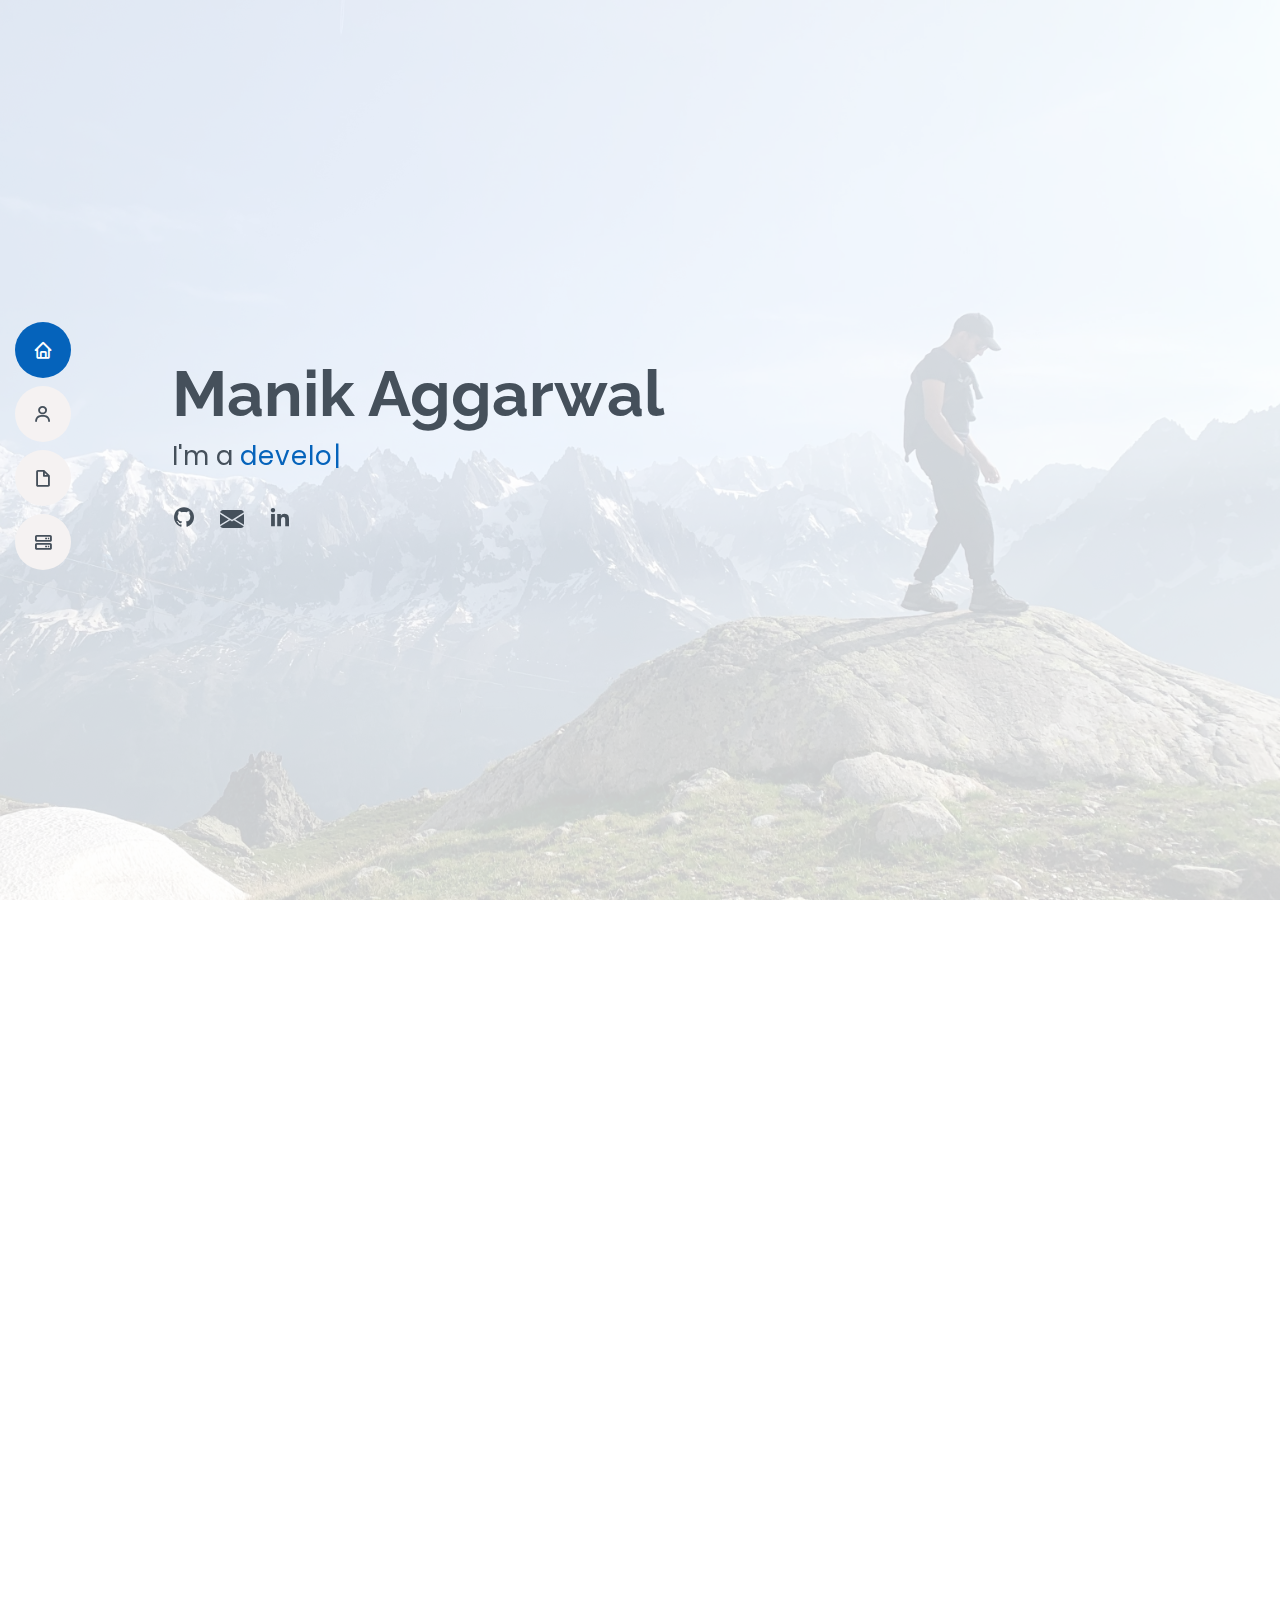
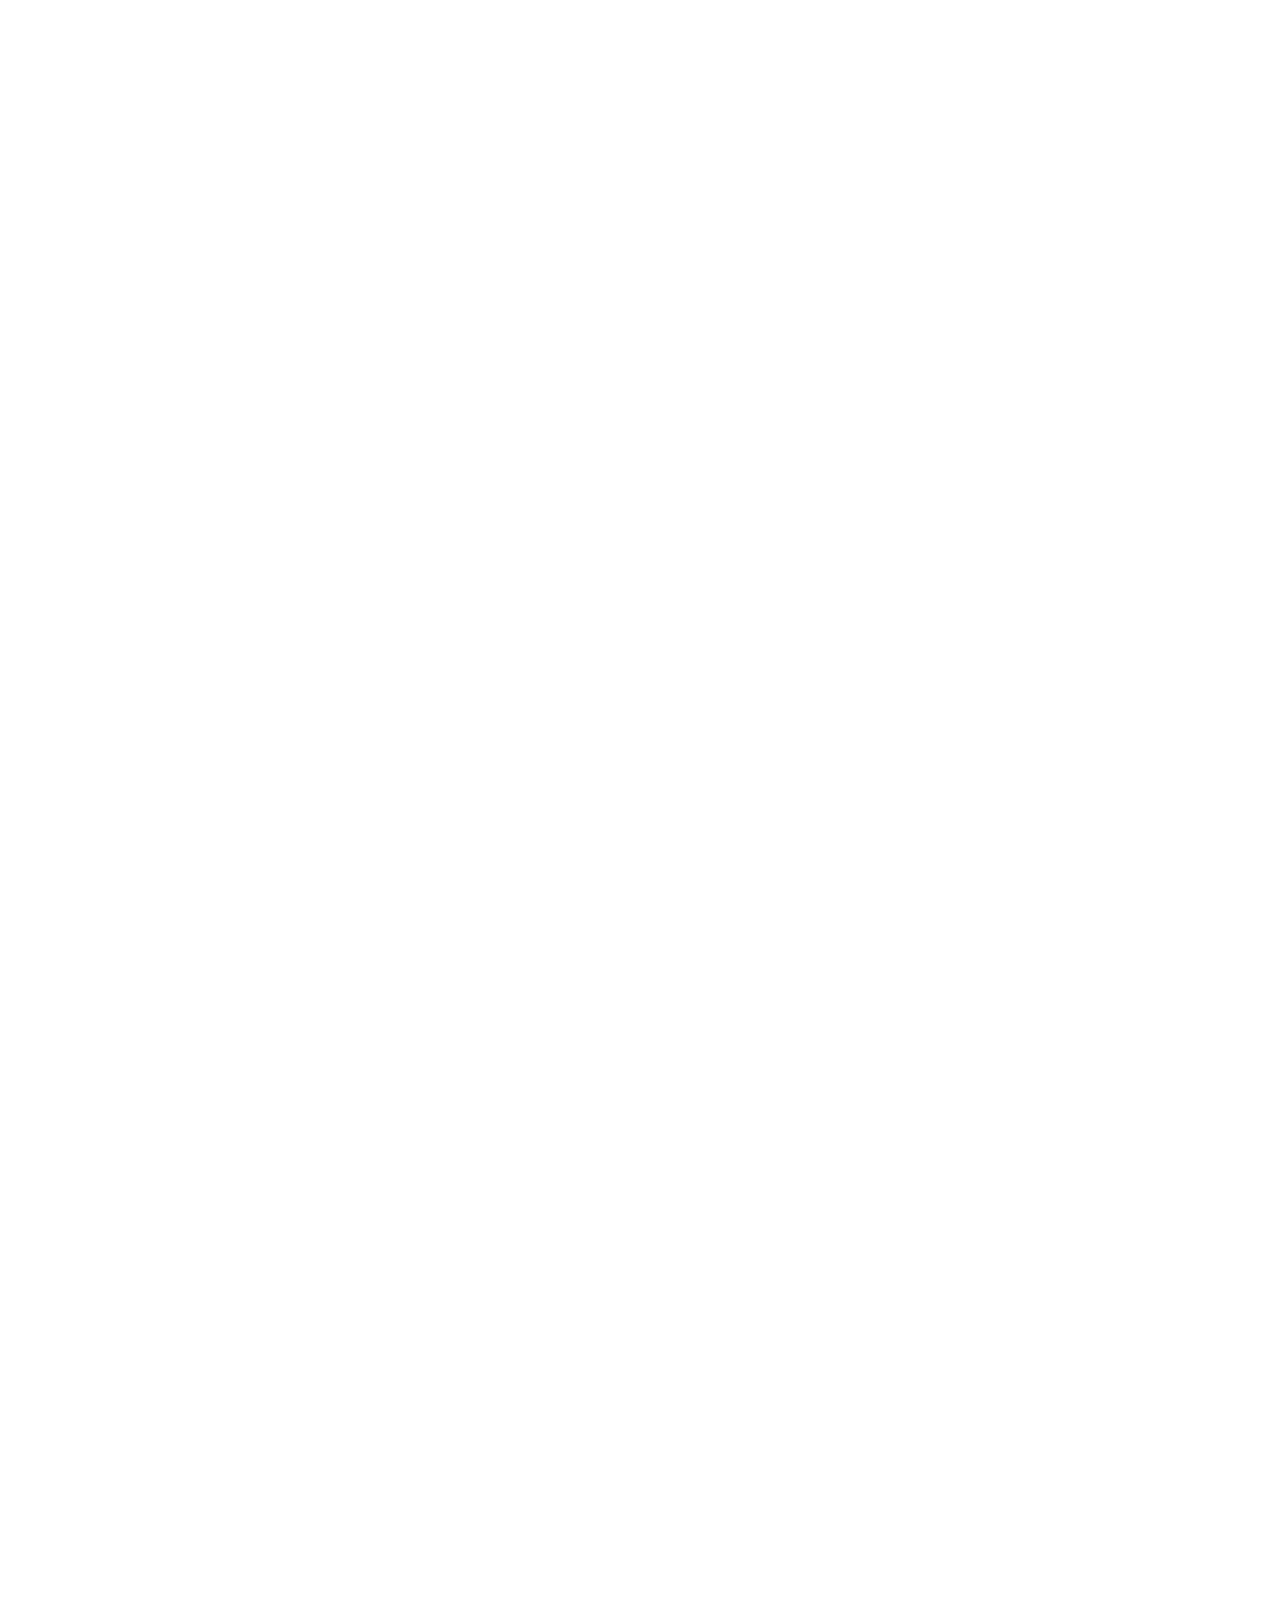
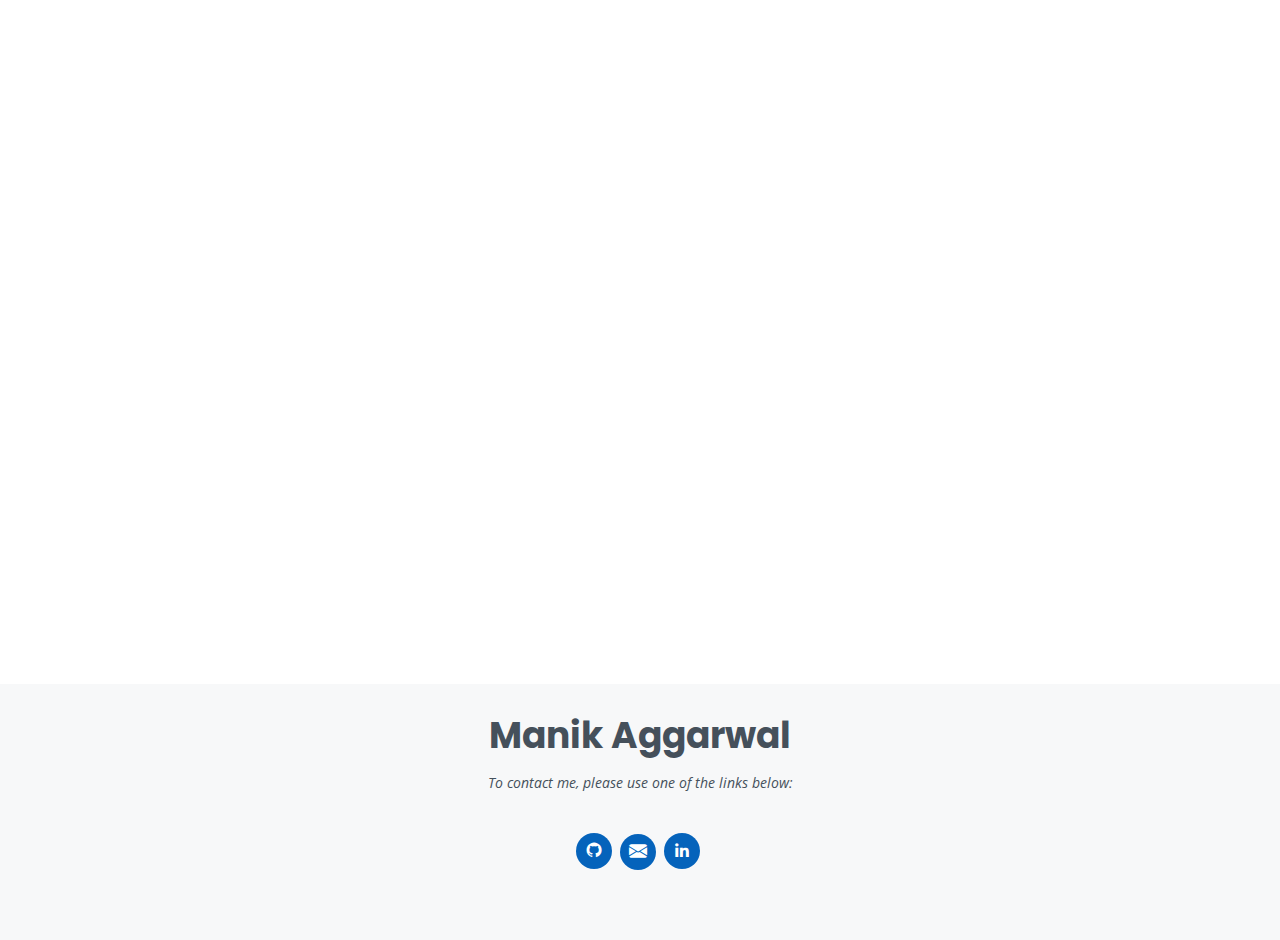
==== commit c717dc0b: "add verisk experience" ====
--- a/index.html
+++ b/index.html
@@ -168,70 +168,29 @@
 
           <div class="row">
             <div class="col-lg-6">
-              <!-- <h3 class="resume-title">Summary</h3>
-              <div class="resume-item pb-0">
-                <h4>Manik Aggarwal</h4>
-                <p>
-                  Currently, I'm a final-year computer science student at King's
-                  College London with a passion for technology, with interests
-                  in:
-                </p>
-                <ul>
-                  <li>web3 technologies</li>
-                  <li>machine learning</li>
-                  <li>cybersecurity</li>
-                </ul>
-              </div> -->
-
-              <h3 class="resume-title">Education</h3>
-              <div class="resume-item">
-                <h4>Integrated Masters in Computer Science</h4>
-                <h5>09/2021 - 07/2025</h5>
-                <p><em>King's College London, United Kingdom</em></p>
-                <p>
-                  Below are some of the major projects I have done during
-                  university:
-                </p>
-                <ul>
-                  <li>
-                    <b>Contract Negotiation Tool (Ashurst):</b> a system for
-                    Ashurst to improve contract negotiations using OpenAI's
-                    APIs, featuring a Next.js frontend and Go backend. This
-                    system automates draft creation and comparison, highlights
-                    changes, and produces a "blackline" PDF for review.
-                  </li>
-                  <li>
-                    <b>Health Hub:</b> is a comprehensive Android and iOS app
-                    built with React Native, Express, Node, and Supabase. It
-                    enables users to track fitness, diet, and mental health,
-                    through a well designed interface using a variety of
-                    libraries.
-                  </li>
-                  <li>
-                    <b>Online Music Lesson Management System:</b> a
-                    user-friendly web app using Django and SQLite, helping music
-                    schools efficiently manage lessons, schedules, profiles,
-                    finances, and payments.
-                  </li>
-                  <li>
-                    <b>TFL Crowding Website:</b> a dynamic webpage that uses
-                    TFL's API to show tube station crowding data through
-                    interactive graphs generated with Chart.js.
-                  </li>
-                  <li>
-                    <b>Airbnb Property Viewer:</b> an app to analyse Airbnb
-                    property data, presenting insights through intuitive JavaFX
-                    GUI elements like choropleth maps.
-                  </li>
-                </ul>
-              </div>
-            </div>
-            <div class="col-lg-6">
+
               <h3 class="resume-title">Professional Experience</h3>
               <div class="resume-item">
-                <h4>Internship at HP - Wolf Security</h4>
-                <h5>04/2023 - 10/2023</h5>
-                <p><em>Cambridge, United Kingdom</em></p>
+                <h4>Verisk Analytics</h4>
+                <h5>Software Engineer Intern</h5>
+                <p><em>06/2024 - 08/2024</em></p>
+                <p>
+                  At Verisk, I collaborated within a cross-functional team 
+                  to develop innovative solutions for the insurance industry. 
+                  One of my key projects was enhancing the analytical insight 
+                  articles produced by our analysts. I engineered a 
+                  comprehensive system that ingested complex risk data and 
+                  transformed it into dynamic visualisations, providing real-
+                  time corroboration for analytical findings. This end-to-end 
+                  solution encompassed the entire pipeline—from enabling analysts 
+                  to configure interactive charts through the Django CMS to 
+                  optimising the rendering of live data on the Angular frontend.
+                </p>
+              </div>
+              <div class="resume-item">
+                <h4>Hewlett Packard - Wolf Security</h4>
+                <h5>DevOps Engineer Intern</h5>
+                <p><em>04/2023 - 10/2023</em></p>
                 <p>
                   Working across a range of diverse teams, my key
                   responsibilities were:
@@ -261,6 +220,50 @@
                 </ul>
               </div>
             </div>
+
+          <div class="col-lg-6">
+            <h3 class="resume-title">Education</h3>
+            <div class="resume-item">
+              <h4>Integrated Masters in Computer Science</h4>
+              <h5>09/2021 - 07/2025</h5>
+              <p><em>King's College London, United Kingdom</em></p>
+              <p>
+                Below are some of the major projects I have done during
+                university:
+              </p>
+              <ul>
+                <li>
+                  <b>Contract Negotiation Tool (Ashurst):</b> a system for
+                  Ashurst to improve contract negotiations using OpenAI's APIs,
+                  featuring a Next.js frontend and Go backend. This system
+                  automates draft creation and comparison, highlights changes,
+                  and produces a "blackline" PDF for review.
+                </li>
+                <li>
+                  <b>Health Hub:</b> is a comprehensive Android and iOS app
+                  built with React Native, Express, Node, and Supabase. It
+                  enables users to track fitness, diet, and mental health,
+                  through a well designed interface using a variety of
+                  libraries.
+                </li>
+                <li>
+                  <b>Online Music Lesson Management System:</b> a user-friendly
+                  web app using Django and SQLite, helping music schools
+                  efficiently manage lessons, schedules, profiles, finances, and
+                  payments.
+                </li>
+                <li>
+                  <b>TFL Crowding Website:</b> a dynamic webpage that uses TFL's
+                  API to show tube station crowding data through interactive
+                  graphs generated with Chart.js.
+                </li>
+                <li>
+                  <b>Airbnb Property Viewer:</b> an app to analyse Airbnb
+                  property data, presenting insights through intuitive JavaFX
+                  GUI elements like choropleth maps.
+                </li>
+              </ul>
+            </div>
           </div>
         </div>
       </section>
